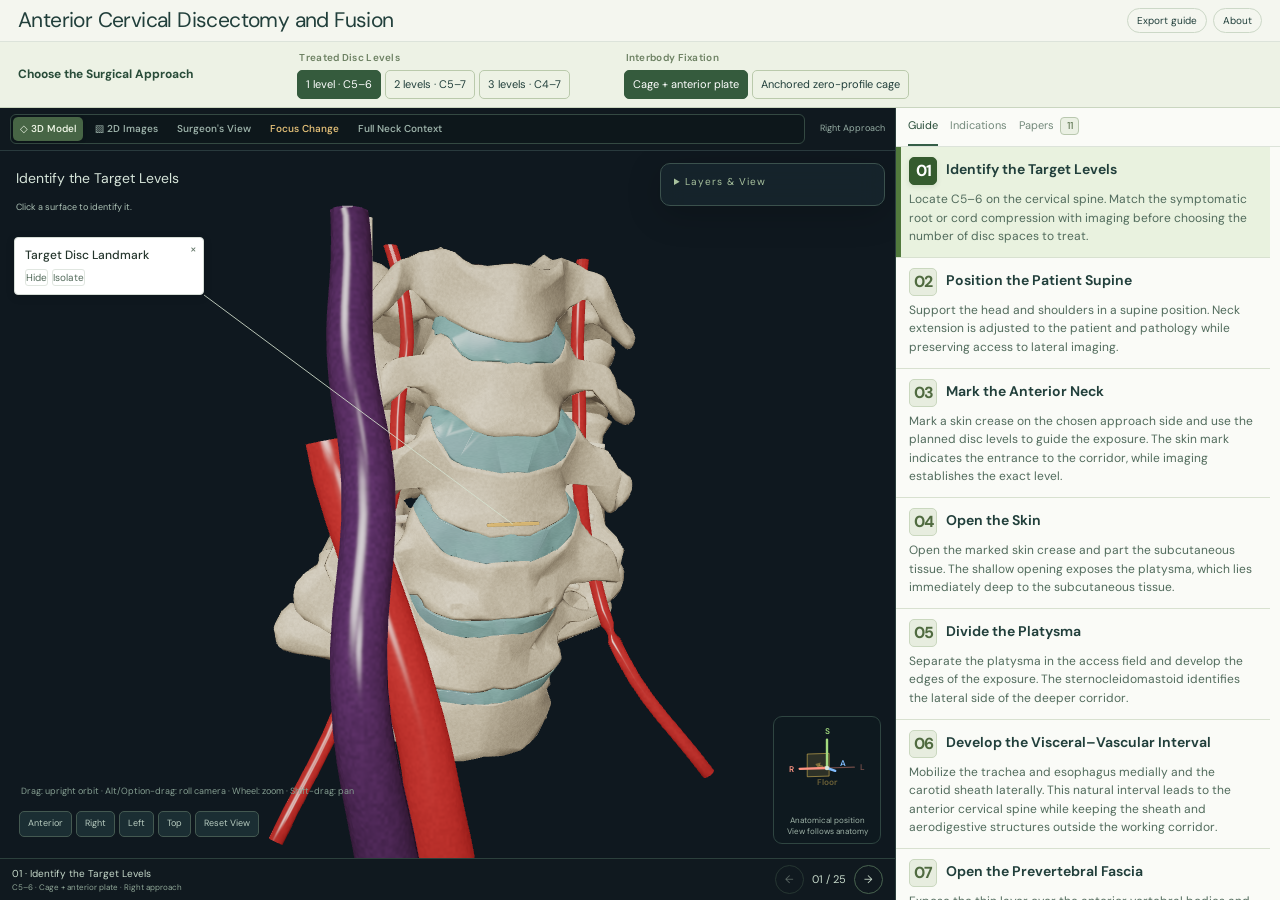
==== acdf/index.html @ 80bb78ab "Smooth the scalp, share ACDF orbit controls, and use DM Sans" ====
<!doctype html>
<html lang="en">
<head>
  <meta charset="utf-8"><meta name="viewport" content="width=device-width, initial-scale=1"><meta name="description" content="Interactive cervical anatomy and operative sequences for anterior cervical discectomy and fusion."><title>Anterior Cervical Discectomy and Fusion</title><style>
:root {
  --bg:#10191f;
  --ink:#213f3b;
  --muted:#758b82;
  --line:#dce3da;
  --paper:#f4f6ef;
  --lime:#c1df99
}

* {
  box-sizing:border-box
}

body {
  margin:0;
  background:var(--paper);
  color:var(--ink);
  font:14px/1.55 'DM Sans', system-ui, sans-serif
}

button,input,select {
  font:inherit
}

button {
  cursor:pointer
}

a {
  color:inherit
}

button:focus-visible,a:focus-visible,input:focus-visible {
  outline:3px solid #87a852;
  outline-offset:3px
}

button[disabled] {
  cursor:default;
  opacity:.4
}

[hidden] {
  display:none!important
}

header {
  height:97px;
  display:flex;
  align-items:center;
  justify-content:space-between;
  padding:15px 30px;
  border-bottom:1px solid var(--line);
  gap:25px
}

.eyebrow {
  font-size:9px;
  letter-spacing:2px;
  text-transform:uppercase;
  color:var(--muted)
}

h1 {
  font:30px/1.25 'DM Sans', system-ui, sans-serif;
  letter-spacing:-.6px;
  margin:5px 0
}

header p {
  font-size:11px;
  color:#71867a;
  margin:0
}

.headeractions {
  display:flex;
  gap:8px;
  align-items:center;
  flex-shrink:0
}

.pill {
  border:1px solid #ccd8c7;
  border-radius:25px;
  background:transparent;
  padding:7px 13px;
  color:var(--ink);
  font-size:11px
}

.studybadge {
  color:#4f6d4d;
  font-size:10px;
  white-space:nowrap
}

.layout {
  display:grid;
  grid-template-columns:minmax(0,67fr) minmax(340px,33fr);
  height:calc(100dvh - 129px);
  min-height:650px
}

.visual {
  background:var(--bg);
  display:flex;
  flex-direction:column;
  min-width:0;
  position:relative;
  border-right:1px solid #2b3e3c
}

.viewhead {
  height:49px;
  display:flex;
  align-items:center;
  justify-content:space-between;
  padding:0 20px;
  border-bottom:1px solid #293a3d;
  color:#96ada4;
  gap:15px;
  font-size:10px
}

.viewhead div {
  display:flex;
  gap:3px
}

.viewhead button {
  border:0;
  background:transparent;
  color:#9fb5ac;
  padding:6px 12px;
  border-radius:5px;
  font-size:11px
}

.viewhead button[aria-pressed=true] {
  background:#31473b;
  color:#e4f4d6
}

#viewport {
  position:relative;
  flex:1;
  min-height:480px;
  overflow:hidden
}

canvas {
  width:100%;
  height:100%;
  display:block;
  touch-action:none;
  cursor:grab
}

canvas:active {
  cursor:grabbing
}

#viewinfo {
  position:absolute;
  top:22px;
  left:22px;
  color:#acc1b5;
  pointer-events:none;
  max-width:50%
}

#viewinfo strong {
  display:block;
  font-weight:400;
  font-size:19px;
  color:#d7e5da;
  margin:5px 0
}

#viewinfo small {
  font-size:9px
}

.tag {
  font-size:8px;
  color:var(--lime);
  letter-spacing:1.5px
}

.floating {
  position:absolute;
  right:16px;
  top:17px;
  background:#17252ceF;
  backdrop-filter:blur(12px);
  border:1px solid #3b514d;
  border-radius:10px;
  padding:10px 13px;
  width:149px;
  box-shadow:0 8px 35px #0003;
  color:#d3e0d6;
  font-size:10px;
  z-index:3
}

.floating summary {
  font-size:9px;
  letter-spacing:1px;
  color:#a8c29e;
  cursor:pointer;
  margin-bottom:5px
}

.floating label {
  display:flex;
  justify-content:space-between;
  align-items:center;
  gap:6px;
  padding:3px 0
}

.floating input[type=checkbox] {
  accent-color:#b0d78c;
  width:13px;
  height:13px
}

.floating input[type=range] {
  accent-color:#b0d78c;
  width:100%;
  margin:3px 0
}

.floating select {
  font-size:10px;
  color:#d3e0d6;
  background:#21343a;
  border:1px solid #466054;
  border-radius:4px;
  width:100%;
  padding:3px;
  margin-top:4px
}

.floating .twod {
  font-size:8px;
  color:#a9beb3;
  border:1px solid #456055;
  border-radius:4px;
  background:transparent;
  padding:1px 6px
}

.swatch {
  display:inline-block;
  width:6px;
  height:6px;
  border-radius:50%;
  margin-right:7px
}

.compactnote {
  font-size:8px;
  color:#8fa99c;
  line-height:1.5;
  border-top:1px solid #344b45;
  margin-top:6px;
  padding-top:6px
}

.floating #restore {
  font-size:9px;
  color:#acc99d;
  background:transparent;
  border:0;
  padding:4px 0 0;
  text-decoration:underline
}

.viewtools {
  position:absolute;
  bottom:21px;
  left:19px;
  display:flex;
  gap:4px;
  z-index:2;
  flex-wrap:wrap;
  max-width:calc(100% - 35px)
}

.viewtools button {
  font-size:9px;
  background:#1b2e33;
  border:1px solid #445951;
  border-radius:5px;
  color:#b7cbbf;
  padding:5px 8px
}

.hint {
  position:absolute;
  bottom:59px;
  left:21px;
  color:#859e91;
  font-size:9px;
  pointer-events:none
}

.statusbar {
  min-height:56px;
  display:flex;
  align-items:center;
  justify-content:space-between;
  gap:10px;
  padding:10px 20px;
  border-top:1px solid #2c403c;
  color:#c6d9ca;
  font-size:11px
}

.statusbar small {
  display:block;
  font-size:9px;
  color:#8fa697
}

.pager {
  display:flex;
  gap:8px;
  align-items:center;
  white-space:nowrap
}

.pager button {
  background:transparent;
  border:1px solid #48634f;
  color:#c7d9c9;
  border-radius:50%;
  width:29px;
  height:29px
}

.side {
  background:#fafbf7;
  min-width:0;
  display:flex;
  flex-direction:column;
  min-height:0
}

.tabs {
  display:flex;
  border-bottom:1px solid var(--line);
  height:49px;
  flex-shrink:0;
  padding:0 20px;
  gap:22px
}

.tabs button {
  border:0;
  border-bottom:2px solid transparent;
  background:transparent;
  color:#73897b;
  font-size:12px;
  padding:0 0
}

.tabs button[aria-selected=true] {
  border-color:#355e47;
  color:#264b37
}

.scroll {
  overflow:auto;
  flex:1;
  scrollbar-width:thin;
  scrollbar-color:#bacabb transparent
}

.sectionintro {
  padding:19px 23px;
  font-size:11px;
  color:#768879;
  border-bottom:1px solid var(--line)
}

.step {
  padding:19px 23px;
  border-bottom:1px solid var(--line);
  cursor:pointer;
  transition:background .15s;
  position:relative
}

.step.active {
  background:#edf3e5;
  box-shadow:inset 3px 0 #5f8751
}

.step:hover {
  background:#f1f6eb
}

.step .number {
  font-size:10px;
  letter-spacing:1px;
  color:#7e9278
}

.step h2 {
  font-size:16px;
  line-height:1.4;
  font-weight:600;
  margin:5px 0 9px
}

.step p {
  font-size:12px;
  color:#516b5c;
  line-height:1.75;
  margin:0
}

.step .note {
  font-size:10px;
  color:#819173;
  margin-top:10px;
  line-height:1.65;
  padding-left:10px;
  border-left:1px solid #bacbad
}

.step .links {
  display:flex;
  gap:8px;
  margin-top:12px
}

.links button,.smallbutton {
  font-size:10px;
  border:1px solid #cbd8c3;
  border-radius:4px;
  color:#4e7052;
  background:transparent;
  padding:4px 7px
}

.step:focus-visible {
  outline:2px solid #81a461;
  outline-offset:-3px
}

.article-tools {
  padding:14px 20px;
  position:sticky;
  top:0;
  z-index:2;
  background:#f6f8ef;
  border-bottom:1px solid var(--line);
  display:flex;
  gap:10px;
  align-items:center;
  flex-wrap:wrap
}

.article-tools input {
  flex:1;
  min-width:110px;
  width:100%;
  border:1px solid #ccd8c6;
  padding:7px 10px;
  background:white;
  border-radius:5px;
  color:#355a41;
  font-size:11px
}

.article-tools select {
  font-size:11px;
  color:#355a41;
  background:white;
  border:1px solid #ccd8c6;
  padding:5px;
  border-radius:4px
}

.article-page {
  padding:22px 24px;
  border-bottom:1px solid var(--line)
}

.article-page h2 {
  font-size:13px;
  margin:0 0 9px
}

.page-links {
  display:flex;
  gap:5px;
  flex-wrap:wrap;
  margin:8px 0 15px
}

.article-text {
  font:13px/1.85 'DM Sans', system-ui, sans-serif;
  color:#425d4e;
  white-space:pre-wrap;
  overflow-wrap:anywhere
}

.anatomy-link {
  font:inherit;
  color:#417f76;
  border:0;
  border-bottom:1px dotted #6a9688;
  padding:0;
  background:transparent;
  display:inline;
  text-align:inherit
}

.article-page .page-meta {
  font-size:9px;
  color:#829078
}

.article-text mark {
  background:#f0d894;
  color:inherit
}

#figurepanel {
  position:absolute;
  inset:0;
  overflow:auto;
  padding:20px 180px 70px 22px;
  scrollbar-width:thin;
  background:#172128
}

#figurepanel img {
  max-width:100%;
  height:auto;
  display:block;
  margin:0 auto;
  box-shadow:0 8px 30px #0004
}

#figurepanel .fig-title {
  color:#d6e3d7;
  font:22px 'DM Sans', system-ui, sans-serif;
  margin:0 0 12px
}

#figurepanel .fig-note {
  font-size:10px;
  color:#98b2a2;
  line-height:1.6;
  margin-top:13px
}

#figurepanel .figurelinks {
  display:flex;
  gap:4px;
  flex-wrap:wrap;
  margin-bottom:14px
}

#figurepanel .figurelinks button {
  font-size:10px;
  color:#bdcfbf;
  background:#24383b;
  border:1px solid #456056;
  border-radius:4px;
  padding:4px 8px
}

#popup {
  position:absolute;
  z-index:5;
  width:260px;
  background:#f3f7ed;
  color:#284b35;
  border:1px solid #adc397;
  box-shadow:0 10px 35px #0005;
  border-radius:9px;
  padding:14px;
  font-size:11px
}

#popup strong {
  display:block;
  padding-right:15px;
  font-size:13px
}

#popup p {
  font-size:10px;
  line-height:1.6;
  color:#667a5d;
  margin:7px 0
}

#popup .close {
  position:absolute;
  right:8px;
  top:5px;
  border:0;
  background:transparent;
  color:#557a4c
}

.popup-actions {
  display:flex;
  gap:5px;
  flex-wrap:wrap
}

.popup-actions button {
  font-size:9px;
  border:1px solid #b8cda7;
  border-radius:4px;
  background:transparent;
  padding:4px 7px;
  color:#3c6541
}

.provenance {
  font-size:8px;
  letter-spacing:.2px;
  color:#8b9b80
}

#noGL {
  position:absolute;
  left:22px;
  right:185px;
  top:40%;
  color:#d7e3d6;
  background:#273a39;
  border:1px solid #6c8371;
  padding:20px;
  font-size:12px
}

.sources {
  padding:24px
}

.sources h2 {
  font:25px 'DM Sans', system-ui, sans-serif;
  margin:0 0 10px
}

.sources h3 {
  font-size:13px;
  margin:22px 0 8px
}

.sources p,.sources li {
  font-size:11px;
  line-height:1.8;
  color:#5d7563
}

.sources ul {
  padding-left:17px
}

.sources table {
  border-collapse:collapse;
  width:100%;
  font-size:10px
}

.sources td {
  border-bottom:1px solid var(--line);
  padding:6px 0;
  vertical-align:top
}

.sources td:last-child {
  padding-left:10px;
  color:#7d8b73
}

.catalog {
  max-height:330px;
  overflow:auto
}

.page-footer {
  height:32px;
  display:flex;
  align-items:center;
  justify-content:space-between;
  gap:20px;
  padding:0 25px;
  color:#7a8c79;
  font-size:9px;
  border-top:1px solid var(--line)
}

.loadstatus {
  position:absolute;
  left:22px;
  top:45%;
  color:#d4e5cf;
  font-size:13px
}

#loadbar {
  height:2px;
  background:#bdd79c;
  width:80px;
  margin-top:15px
}

.focus-flash {
  animation:flash 1.3s ease
}

@keyframes flash {
  50% {
    background:#e4eed1
  }
}

@media(max-width:1050px) {
  .layout {
    grid-template-columns:minmax(0,60fr) minmax(330px,40fr)
  }
  h1 {
    font-size:25px
  }
  .headeractions {
    gap:5px
  }
  .studybadge {
    display:none
  }
  header {
    padding:15px 22px
  }
  #figurepanel {
    padding-left:15px;
    padding-right:170px
  }
}

@media(max-width:760px) {
  header {
    height:auto;
    min-height:110px;
    display:block;
    padding:15px 18px
  }
  h1 {
    font-size:25px
  }
  .headeractions {
    margin-top:10px
  }
  .layout {
    display:flex;
    height:auto;
    min-height:0;
    flex-direction:column
  }
  .visual {
    height:690px
  }
  .side {
    height:700px
  }
  .page-footer {
    height:auto;
    min-height:40px;
    display:block;
    padding:10px 18px
  }
  .floating {
    width:130px;
    right:10px;
    top:12px;
    padding:9px
  }
  .hint {
    font-size:8px;
    max-width:240px
  }
  #viewinfo {
    left:14px;
    top:16px;
    max-width:47%
  }
  #viewinfo strong {
    font-size:15px
  }
  #figurepanel {
    padding:18px 155px 80px 12px
  }
  .tabs {
    gap:25px
  }
  #popup {
    width:230px
  }
  .statusbar {
    padding:10px 14px
  }
  .viewtools {
    left:14px
  }
  .sectionintro {
    padding:18px
  }
  .step {
    padding:18px
  }
  .viewhead {
    padding:0 12px
  }
  .viewhead span {
    font-size:8px
  }
  .pill {
    font-size:10px
  }
}

@media print {
  header,.viewhead,.floating,.viewtools,.hint,.statusbar,.tabs,.headeractions,.page-footer,#popup {
    display:none
  }
  .layout {
    display:block;
    height:auto
  }
  .visual {
    display:none
  }
  .side {
    height:auto
  }
  .scroll {
    overflow:visible
  }
  .step {
    break-inside:avoid
  }
  .article-page {
    break-before:page
  }
  body {
    background:white
  }
  .article-tools {
    display:none
  }
}

dialog {
  border:1px solid #b8cbb1;
  border-radius:12px;
  padding:25px;
  max-width:530px;
  color:#35583e;
  font-size:12px
}

dialog::backdrop {
  background:#10251d88
}

.creditlink {
  border:0;
  background:transparent;
  color:inherit;
  font:inherit;
  text-decoration:underline;
  cursor:pointer
}

#openingControl {
  border-top:1px solid #385345;
  margin-top:7px;
  padding-top:5px
}

.floating {
  max-height:calc(100% - 92px);
  overflow-y:auto;
  scrollbar-width:thin
}

.operationbadge {
  position:absolute;
  left:22px;
  bottom:92px;
  max-width:55%;
  padding:8px 11px;
  border-left:2px solid #c3db99;
  background:#19322bce;
  color:#d0e3be;
  font-size:10px;
  line-height:1.5;
  pointer-events:none
}

.operationbadge strong {
  display:block;
  font-weight:500;
  font-size:12px
}

.viewtools {
  max-width:calc(100% - 40px)
}

@media(max-width:760px) {
  .operationbadge {
    left:14px;
    font-size:9px;
    max-width:51%;
    bottom:105px
  }
}

#popup {
  width:max-content;
  max-width:190px;
  background:#fff;
  color:#24352c;
  border:1px solid #d6ddd6;
  border-radius:4px;
  padding:6px 21px 5px 8px;
  box-shadow:0 2px 8px #0002;
  font-size:11px;
  line-height:1.3
}

#popup strong {
  font-size:11px;
  font-weight:500;
  padding:0;
  max-width:155px;
  display:block;
  overflow-wrap:anywhere
}

#popup .close {
  right:4px;
  top:4px;
  font-size:12px;
  line-height:14px;
  padding:0 2px;
  color:#617466
}

.popup-actions {
  gap:4px;
  margin-top:4px
}

.popup-actions button {
  width:19px;
  height:17px;
  padding:0;
  font-size:10px;
  line-height:15px;
  border-color:#e0e6e0;
  border-radius:3px;
  color:#536b5b
}

#stepLabels {
  position:absolute;
  inset:0;
  pointer-events:none;
  z-index:4
}

.stepTag {
  position:absolute;
  width:max-content;
  max-width:185px;
  padding:4px 7px;
  border:1px solid #d6ddd6;
  border-radius:4px;
  background:#fff;
  color:#2b3f32;
  box-shadow:0 1px 5px #0002;
  font-size:10px;
  line-height:1.3;
  text-align:left;
  pointer-events:auto;
  cursor:pointer
}

.stepTag::before {
  content:'';
  width:10px;
  height:1px;
  background:#c9d8c5;
  position:absolute;
  left:-11px;
  top:50%
}

@media(max-width:760px) {
  #popup {
    max-width:160px
  }
  #popup strong {
    max-width:125px
  }
  .stepTag {
    max-width:155px;
    font-size:9px
  }
}

#recommendedView {
  display:block;
  width:100%;
  background:#304b3b;
  color:#d9ecc9;
  border:1px solid #577750;
  border-radius:5px;
  padding:6px 4px;
  font-size:10px;
  line-height:1.3;
  margin:2px 0 7px
}

#recommendedView:hover {
  background:#3b5944
}

.step {
  padding:20px 23px 22px;
  border-bottom:2px solid #d8e1d0
}

.step-heading {
  display:flex;
  align-items:flex-start;
  gap:13px;
  margin-bottom:12px
}

.step-number {
  display:flex;
  align-items:center;
  justify-content:center;
  flex:0 0 47px;
  min-height:47px;
  border:1px solid #cad8bf;
  border-radius:9px;
  background:#e7eddf;
  color:#506b40;
  font-size:25px;
  font-weight:750;
  line-height:1;
  font-variant-numeric:tabular-nums;
  letter-spacing:-1px
}

.step-heading-text {
  flex:1;
  min-width:0;
  padding-top:2px
}

.step .number {
  font-size:9px;
  font-weight:650;
  letter-spacing:1px;
  color:#718463
}

.step h2 {
  font-size:16px;
  font-weight:650;
  margin:5px 0 0;
  line-height:1.4
}

.step.active {
  background:#e9f2df;
  box-shadow:inset 5px 0 #527a3d
}

.step.active .step-number {
  background:#355b2e;
  color:#fff;
  border-color:#355b2e;
  box-shadow:0 2px 5px #355b2e20
}

.step.active .number {
  color:#365d2e
}

.step:hover .step-number {
  border-color:#789861
}

@media(max-width:760px) {
  .step {
    padding:18px
  }
  .step-number {
    flex-basis:43px;
    min-height:43px;
    font-size:24px
  }
  .step-heading {
    gap:11px
  }
}

@media print {
  .step-number {
    background:#fff!important;
    color:#233c22!important;
    border:2px solid #46613a
  }
  .step-heading {
    break-after:avoid
  }
}

.links.step-actions {
  display:grid;
  grid-template-columns:1fr 1fr;
  gap:8px;
  margin-top:16px
}

.links .step-action {
  min-height:43px;
  display:flex;
  align-items:center;
  justify-content:center;
  gap:8px;
  border-radius:7px;
  font-size:12px;
  font-weight:600;
  padding:10px 12px;
  transition:background .15s,border-color .15s
}

.links .action-model {
  background:#355b3d;
  border:1px solid #355b3d;
  color:#fff
}

.links .action-model:hover {
  background:#284b30;
  border-color:#284b30
}

.links .action-figure {
  background:#fff;
  border:1px solid #b7c7a9;
  color:#3c5b31
}

.links .action-figure:hover {
  background:#e3ecd9;
  border-color:#7c9a68
}

.action-symbol {
  font-size:19px;
  line-height:1;
  font-weight:400
}

.links .article-action {
  grid-column:1/-1;
  justify-self:start;
  border:0;
  background:transparent;
  color:#6a7f5c;
  padding:3px 0;
  font-size:10px;
  text-decoration:underline;
  text-underline-offset:3px
}

.viewhead>div {
  gap:6px;
  background:#0d171b;
  border:1px solid #344942;
  border-radius:8px;
  padding:3px
}

.viewhead>div button {
  min-height:32px;
  padding:6px 13px;
  font-size:12px;
  font-weight:550;
  border-radius:5px
}

.viewhead>div button[aria-pressed=true] {
  background:#476545;
  color:#f1f8e8;
  box-shadow:0 1px 4px #0002
}

@media(max-width:760px) {
  .viewhead>div button {
    font-size:11px;
    padding:5px 10px
  }
  .links .step-action {
    min-height:44px
  }
}

.links.step-actions {
  display:flex;
  flex-wrap:wrap;
  align-items:center;
  gap:6px;
  margin-top:12px
}

.links .step-action {
  min-height:29px;
  padding:5px 10px;
  font-size:11px;
  font-weight:550;
  gap:5px;
  border-radius:5px
}

.links .action-symbol {
  font-size:14px
}

.links .article-action {
  flex-basis:100%;
  font-size:9px;
  margin-top:1px;
  padding:1px 0
}

.viewhead>div {
  padding:2px;
  gap:3px;
  border-radius:6px
}

.viewhead>div button {
  min-height:27px;
  padding:4px 9px;
  font-size:11px
}

@media(max-width:760px) {
  .links .step-action {
    min-height:31px;
    padding:5px 9px
  }
  .viewhead>div button {
    min-height:27px;
    padding:4px 8px;
    font-size:10px
  }
}

.layout {
  height:calc(100dvh - 213px);
  min-height:620px;
  grid-template-columns:minmax(0,63fr) minmax(360px,37fr)
}

header {
  height:93px
}

.config {
  display:flex;
  align-items:center;
  gap:26px;
  padding:12px 28px;
  border-bottom:1px solid #cad6c0;
  background:#edf2e5;
  min-height:120px
}

.config fieldset {
  padding:0;
  border:0;
  margin:0;
  min-width:0
}

.config legend {
  font-size:9px;
  letter-spacing:1.3px;
  text-transform:uppercase;
  margin-bottom:7px;
  color:#6c8062
}

.choices {
  display:flex;
  gap:4px
}

.choices label {
  position:relative
}

.choices input {
  position:absolute;
  opacity:0
}

.choices span {
  display:block;
  border:1px solid #bacaac;
  border-radius:5px;
  padding:6px 11px;
  font-size:11px;
  cursor:pointer
}

.choices input:checked+span {
  background:#355b3d;
  border-color:#355b3d;
  color:#fff
}

.choices input:focus-visible+span {
  outline:3px solid #88aa63;
  outline-offset:2px
}

.config small {
  display:block;
  font-size:9px;
  color:#728367;
  margin-top:5px
}

.modelindex {
  margin-left:auto;
  white-space:nowrap;
  text-align:right;
  font-size:11px
}

.modelindex strong {
  display:block;
  font:27px 'DM Sans', system-ui, sans-serif
}

.config select {
  font-size:10px;
  border:1px solid #bacaac;
  border-radius:4px;
  background:#fff;
  padding:4px;
  max-width:260px
}

.sectionintro p {
  margin:4px 0
}

.warning {
  background:#fff2d5;
  color:#695020;
  padding:12px 18px;
  font-size:11px;
  border-bottom:1px solid #e3d3a8
}

.paper-card {
  padding:20px 23px;
  border-bottom:1px solid #dce3da
}

.paper-card h2 {
  font-size:15px;
  line-height:1.45;
  margin:7px 0
}

.paper-card .meta {
  font-size:10px;
  color:#7a8d70
}

.paper-card p {
  font-size:12px;
  color:#516b5c;
  line-height:1.75
}

.paper-card .access {
  font-size:10px;
  color:#837044
}

.paper-card .paper-actions {
  display:flex;
  gap:7px;
  align-items:center;
  flex-wrap:wrap
}

.paper-card a {
  font-size:11px;
  color:#315e48
}

.paper-card button {
  font-size:10px;
  border:1px solid #b7c7a9;
  border-radius:4px;
  background:transparent;
  color:#3c5b31;
  padding:4px 8px
}

.match {
  display:inline-block;
  background:#e1ecd5;
  padding:2px 6px;
  color:#426333;
  font-size:9px;
  border-radius:3px
}

.article-tools label {
  font-size:10px;
  display:flex;
  gap:5px;
  align-items:center
}

.empty {
  padding:25px;
  color:#728367;
  font-size:12px
}

#figurepanel {
  padding:28px
}

.diagram h2 {
  font:24px 'DM Sans', system-ui, sans-serif;
  color:#d7e5da
}

.diagram p {
  color:#a9bdb0;
  font-size:12px;
  max-width:650px
}

.diagram svg {
  max-width:720px;
  width:100%;
  height:auto
}

.diagram a {
  color:#bed9a6
}

.statusbar small {
  max-width:600px
}

.creditlink {
  font-size:11px
}

.diagram-note {
  border-left:2px solid #95b879;
  padding-left:12px
}

.viewhead {
  flex-shrink:0
}

.viewhead span {
  font-size:9px
}

.step-actions a {
  font-size:10px;
  color:#527146
}

.config-name {
  font-size:12px;
  color:#46613a
}

.floating {
  width:147px
}

.downloadlink {
  display:inline-block;
  padding:4px 8px;
  border:1px solid #bacaac;
  border-radius:4px;
  text-decoration:none;
  margin:2px
}

.allmodels {
  padding:18px
}

.allmodels button {
  width:100%;
  text-align:left;
  padding:9px 10px;
  margin:3px 0;
  border:1px solid #c9d6c0;
  border-radius:5px;
  background:#f1f5ea;
  color:#42613a;
  font-size:11px
}

.allmodels button[aria-current=true] {
  background:#dbe8cf;
  border-color:#6e8c56
}

#planLive {
  position:absolute;
  clip-path:inset(50%);
  width:1px;
  height:1px;
  overflow:hidden
}

@media(max-width:1100px) {
  .config {
    gap:16px;
    padding:12px 20px
  }
  .choices span {
    padding:6px 8px
  }
  .modelindex select {
    max-width:200px
  }
  .config {
    flex-wrap:wrap
  }
  .layout {
    height:calc(100dvh - 245px)
  }
}

@media(max-width:760px) {
  header {
    height:auto
  }
  .config {
    padding:14px 18px;
    gap:13px
  }
  .config fieldset {
    flex:1 1 46%
  }
  .modelindex {
    text-align:left;
    margin-left:0;
    width:100%;
    display:flex;
    align-items:center;
    gap:12px
  }
  .modelindex strong {
    font-size:22px
  }
  .layout {
    height:auto
  }
  .visual {
    height:720px
  }
  .side {
    height:760px
  }
  .config legend {
    font-size:8px
  }
  .choices span {
    font-size:10px
  }
  .config select {
    max-width:240px
  }
  .operationbadge {
    bottom:96px;
    max-width:54%
  }
  #viewinfo {
    max-width:48%
  }
  #figurepanel {
    padding:20px
  }
}

@media print {
  .config {
    display:none
  }
  .side {
    height:auto
  }
  .scroll {
    overflow:visible
  }
  .paper-card {
    break-inside:avoid
  }
  .paper-card[hidden] {
    display:block!important
  }
}

.fulltext {
  margin-top:12px;
  font-size:11px
}

.fulltext summary {
  cursor:pointer;
  color:#426333
}

.fulltext section {
  border-top:1px solid #dce3da;
  padding-top:12px
}

.fulltext h3 {
  font-size:11px
}

.fulltext .article-text {
  font-size:12px;
  white-space:pre-wrap
}

header {
  height:66px;
  padding:9px 22px;
  gap:12px
}

header h1 {
  font-size:25px;
  margin:1px 0
}

header .eyebrow {
  font-size:8px
}

header p {
  font-size:10px
}

.config {
  min-height:82px;
  padding:10px 22px;
  justify-content:space-between;
  gap:14px
}

.layout {
  height:calc(100dvh - 148px);
  grid-template-columns:minmax(0,1fr) minmax(0,1fr);
  min-height:580px
}

.config fieldset {
  flex:1
}

.choices span {
  padding:5px 10px
}

.floating {
  width:156px;
  right:10px;
  top:12px
}

.floating .twod {
  padding:5px;
  margin:5px 0;
  width:100%
}

#viewinfo {
  left:16px;
  top:16px;
  max-width:calc(100% - 195px)
}

#viewinfo strong {
  font-size:16px
}

.reference-plates {
  display:grid;
  grid-template-columns:1fr 1fr;
  gap:12px;
  margin:12px 0 24px
}

.reference-plates figure {
  margin:0
}

.reference-plates img {
  display:block;
  width:100%;
  height:auto;
  border:1px solid #3b514d;
  border-radius:6px
}

.reference-plates figcaption {
  font-size:10px;
  color:#b4c9ba;
  margin-top:6px
}

.diagram h3 {
  color:#d7e5da;
  font:20px 'DM Sans', system-ui, sans-serif
}

.separated-note {
  font-size:9px;
  color:#b7cd9d;
  display:block;
  margin-top:5px
}

.stepTag {
  max-width:165px
}

#figurepanel {
  padding:20px
}

.side .tabs {
  gap:20px
}

@media(max-width:1100px) {
  .layout {
    grid-template-columns:minmax(0,1fr) minmax(0,1fr);
    height:calc(100dvh - 148px)
  }
  .choices span {
    font-size:10px;
    padding:5px 7px
  }
  .config {
    gap:10px
  }
  .config legend {
    letter-spacing:.8px
  }
}

@media(max-width:760px) {
  header {
    min-height:66px;
    height:auto;
    display:flex;
    flex-wrap:wrap;
    padding:10px 16px
  }
  header h1 {
    font-size:22px
  }
  .headeractions {
    margin:0
  }
  .config {
    padding:10px 16px;
    min-height:82px;
    gap:10px
  }
  .config fieldset {
    flex:1 1 44%
  }
  .layout {
    display:flex;
    height:auto
  }
  .visual {
    height:680px
  }
  .side {
    height:760px
  }
  .reference-plates {
    grid-template-columns:1fr
  }
}

header {
  height:44px;
  min-height:44px;
  padding:6px 20px
}

header h1 {
  font-size:21px;
  line-height:1.2;
  margin:0
}

.headeractions {
  gap:6px
}

.pill {
  padding:4px 9px;
  font-size:10px
}

.config {
  min-height:64px;
  padding:8px 20px;
  gap:20px
}

.config legend {
  font-size:9px;
  letter-spacing:.7px;
  margin-bottom:4px
}

.choices span {
  padding:4px 9px;
  font-size:10px
}

.layout {
  height:calc(100dvh - 108px);
  grid-template-columns:minmax(0,7fr) minmax(0,3fr);
  min-height:580px
}

.step {
  padding:12px 15px 13px;
  border-bottom:1px solid #d8e1d0
}

.step-heading {
  gap:9px;
  margin-bottom:7px
}

.step-number {
  flex-basis:28px;
  min-height:28px;
  font-size:16px;
  border-radius:5px
}

.step-heading-text {
  padding-top:1px
}

.step h2 {
  font-size:14px;
  line-height:1.35;
  margin:2px 0 0
}

.step p {
  font-size:12px;
  line-height:1.6
}

.step .links.step-actions {
  gap:5px;
  margin-top:8px
}

.links .step-action {
  min-height:23px;
  font-size:10px;
  padding:3px 7px;
  gap:4px
}

.tabs {
  height:39px;
  padding:0 15px;
  gap:17px
}

.tabs button {
  font-size:11px
}

.viewhead {
  height:39px
}

.viewhead>div button {
  font-size:10px;
  min-height:24px;
  padding:3px 8px
}

#viewinfo {
  top:12px
}

#viewinfo strong {
  font-size:14px
}

#labelLines {
  position:absolute;
  inset:0;
  width:100%;
  height:100%;
  pointer-events:none;
  z-index:3
}

#labelLines line {
  stroke:#d6e2d0;
  stroke-width:1;
  opacity:.85
}

.reference-plates {
  grid-template-columns:1fr 1fr;
  align-items:start
}

.reference-plates img {
  cursor:zoom-in
}

.image-save {
  font-size:10px;
  padding:3px 7px;
  border:1px solid #526e5e;
  border-radius:4px;
  background:transparent;
  color:#c3d9bc;
  margin-top:7px
}

.plane-details {
  border-top:1px solid #354c43;
  padding-top:14px;
  color:#b9d0bd
}

.plane-details summary {
  cursor:pointer;
  font-size:12px
}

.diagram .tag {
  font-size:9px
}

.diagram h2 {
  font-size:21px
}

.statusbar {
  min-height:46px;
  padding:8px 16px
}

.statusbar small {
  font-size:8px
}

.reference-plates figure.expanded {
  grid-column:1/-1
}

.reference-plates figure.expanded img {
  cursor:zoom-out
}

@media(max-width:1100px) {
  .layout {
    grid-template-columns:minmax(0,7fr) minmax(0,3fr);
    height:calc(100dvh - 108px)
  }
  .config {
    gap:14px
  }
  .step {
    padding:11px 12px
  }
  .step h2 {
    font-size:13px
  }
  .step p {
    font-size:11px
  }
  .side .tabs {
    gap:12px;
    padding:0 12px
  }
}

@media(max-width:760px) {
  header {
    height:auto;
    min-height:44px;
    padding:8px 14px;
    flex-wrap:nowrap
  }
  header h1 {
    font-size:19px
  }
  .config {
    min-height:64px;
    padding:8px 14px;
    gap:10px
  }
  .layout {
    display:flex;
    height:auto
  }
  .visual {
    height:660px
  }
  .side {
    height:650px
  }
  .step {
    padding:11px 15px
  }
  .step p {
    font-size:12px
  }
  .step h2 {
    font-size:14px
  }
  .reference-plates {
    grid-template-columns:1fr
  }
}

.stepTag {
  max-width:min(165px,calc(100% - 16px));
  overflow-wrap:anywhere
}

#popup {
  max-width:min(190px,calc(100% - 16px));
  max-height:calc(100% - 20px);
  overflow:auto
}

#popup {
  transition:none!important;
  left:14px;
  top:86px;
  width:190px;
  max-width:min(190px,calc(100% - 28px));
  padding:9px 22px 8px 10px
}

#popup strong {
  font-size:12px;
  line-height:1.35
}

#popup .label-status {
  font-size:9px;
  line-height:1.4;
  color:#7b887d;
  margin:5px 0 0
}

.viewhead>div {
  flex-wrap:wrap
}

.viewhead>div button {
  font-size:10px;
  padding:3px 7px
}

#focusChange {
  color:#e4c078
}

#compareChange[aria-pressed=true] {
  background:#6b5830;
  color:#fff0c8
}

#stepLabels {
  display:none!important
}

.label-status[hidden] {
  display:none!important
}

.popup-actions {
  margin-top:6px
}

@media(max-width:760px) {
  #popup {
    width:168px;
    left:10px;
    top:82px
  }
  .viewhead>div button {
    font-size:9px;
    padding:3px 5px
  }
  .viewhead>span {
    display:none
  }
}

.indication-intro {
  padding:14px 15px;
  font-size:12px;
  line-height:1.6;
  color:#59664e;
  border-bottom:1px solid #d8e1d0;
  margin:0
}

.indication-group {
  font-size:12px;
  text-transform:uppercase;
  letter-spacing:.08em;
  padding:16px 15px 7px;
  margin:0;
  color:#697755
}

.indication-card {
  padding:10px 15px 13px;
  border-bottom:1px solid #d8e1d0;
  border-left:3px solid transparent
}

.indication-card.active {
  background:#eff4e7;
  border-left-color:#71874d
}

.indication-card h3 {
  font-size:13px;
  margin:0 0 6px
}

.indication-card p {
  font-size:12px;
  line-height:1.6;
  margin:0
}

.side .tabs {
  gap:14px
}

.tabs button {
  white-space:nowrap
}

#visualnote {
  max-width:64vw;
  overflow:hidden;
  text-overflow:ellipsis;
  white-space:nowrap
}

.viewhead {
  min-height:39px;
  height:auto;
  padding-top:5px;
  padding-bottom:5px
}

#popup .label-status {
  color:#68755b
}

html,body {
  width:100%;
  height:100%;
  margin:0;
  overflow:hidden;
  overscroll-behavior:none
}

body {
  display:grid;
  grid-template-rows:auto auto minmax(0,1fr);
  min-height:0
}

header {
  box-sizing:border-box;
  min-height:42px;
  height:42px;
  padding:5px 18px
}

.config {
  display:grid;
  grid-template-columns:minmax(140px,.85fr) repeat(3,minmax(0,1fr));
  min-height:66px;
  padding:8px 18px;
  gap:14px;
  align-items:center;
  box-sizing:border-box
}

.config-heading strong {
  display:block;
  font-size:12px;
  color:#294c39;
  line-height:1.35
}

.config-heading span {
  display:block;
  font-size:10px;
  color:#708266;
  margin-top:3px
}

.config fieldset {
  min-width:0
}

.config legend {
  font-size:10px;
  font-weight:600;
  letter-spacing:.3px;
  text-transform:none
}

.choices span {
  padding:5px 8px;
  font-size:11px
}

.layout {
  height:auto!important;
  min-height:0!important;
  overflow:hidden;
  display:grid;
  grid-template-columns:minmax(0,7fr) minmax(0,3fr);
  grid-template-rows:minmax(0,1fr)
}

.visual {
  display:flex;
  flex-direction:column;
  min-width:0;
  min-height:0;
  height:auto!important;
  overflow:hidden
}

#viewport {
  flex:1 1 0%;
  min-height:0;
  overflow:hidden
}

.side {
  height:auto!important;
  min-width:0;
  min-height:0;
  display:flex;
  flex-direction:column;
  overflow:hidden
}

.side>.tabs {
  flex:0 0 39px;
  min-width:0;
  gap:12px;
  padding:0 12px
}

.scroll {
  flex:1 1 0%;
  min-height:0;
  overflow-y:auto;
  overflow-x:hidden;
  overscroll-behavior:contain;
  scrollbar-gutter:stable
}

#figurepanel {
  position:absolute;
  inset:0;
  overflow:auto;
  overscroll-behavior:contain
}

.viewhead {
  flex:0 0 auto;
  min-width:0;
  padding:6px 10px
}

.viewhead>div {
  display:flex;
  gap:5px;
  flex-wrap:wrap;
  min-width:0;
  flex:1
}

.viewhead>span {
  white-space:nowrap;
  font-size:9px
}

.statusbar {
  flex:0 0 auto;
  min-height:42px;
  padding:6px 12px;
  gap:10px
}

.statusbar>div:first-child {
  min-width:0
}

.statusbar #stagecaption {
  white-space:nowrap;
  overflow:hidden;
  text-overflow:ellipsis;
  display:block;
  font-size:10px
}

.statusbar small {
  max-width:54vw
}

.floating {
  width:225px;
  max-width:calc(100% - 22px);
  max-height:calc(100% - 24px);
  box-sizing:border-box;
  overflow-y:auto;
  overscroll-behavior:contain
}

.layer-caption {
  font-size:9px;
  line-height:1.45;
  color:#a9b9ac;
  padding:5px 0 8px
}

.layer-columns,.layer-row {
  display:grid;
  grid-template-columns:minmax(0,1fr) 44px 28px;
  align-items:center;
  gap:3px
}

.layer-columns {
  font-size:8px;
  color:#a6bba6;
  margin:5px 0
}

.layer-columns span:not(:first-child) {
  text-align:center
}

.layer-row {
  padding:5px 0;
  font-size:10px
}

.layer-row>span {
  min-width:0;
  display:flex;
  align-items:center;
  gap:6px
}

.layer-row input {
  justify-self:center;
  margin:0;
  accent-color:#b4d58b
}

.indication-card {
  cursor:pointer;
  outline-offset:-3px
}

.indication-card:hover {
  background:#e9f0df
}

.indication-card:focus-visible {
  outline:2px solid #6f8e50
}

.indication-card h3::after {
  content:'Select';
  float:right;
  font-size:9px;
  font-weight:400;
  color:#6f825e
}

.indication-card.active h3::after {
  content:'Selected';
  font-weight:600
}

#paperCount {
  display:inline-flex;
  align-items:center;
  justify-content:center;
  min-width:19px;
  height:18px;
  padding:0 4px;
  margin-left:3px;
  border:1px solid #b9c8af;
  background:#eaf0e3;
  border-radius:4px;
  font-size:10px;
  line-height:1;
  color:#48633c;
  box-sizing:border-box
}

.mark-legend {
  font-size:9px
}

.step {
  padding:10px 13px 11px
}

.step-heading {
  margin-bottom:5px
}

.step p {
  line-height:1.55
}

.compactnote {
  font-size:9px
}

.floating summary {
  font-size:10px
}

@media(max-width:1100px) {
  .config {
    grid-template-columns:repeat(3,minmax(0,1fr));
    gap:6px 12px;
    padding:6px 12px
  }
  .config-heading {
    grid-column:1/-1;
    display:flex;
    align-items:baseline;
    gap:10px
  }
  .config-heading strong {
    font-size:11px
  }
  .config-heading span {
    font-size:9px;
    margin:0
  }
  .layout {
    grid-template-columns:minmax(0,7fr) minmax(0,3fr)
  }
  .viewhead>span {
    display:none
  }
  .choices span {
    font-size:10px
  }
  .side .tabs {
    gap:9px;
    padding:0 9px
  }
  .tabs button {
    font-size:10px
  }
  .step {
    padding:9px 11px
  }
  .step p {
    font-size:11px
  }
}

@media(max-width:760px) {
  header h1 {
    font-size:18px
  }
  .config {
    min-height:0;
    gap:5px 7px;
    padding:6px 10px
  }
  .config legend {
    font-size:8px
  }
  .choices {
    gap:2px;
    flex-wrap:wrap
  }
  .choices span {
    font-size:9px;
    padding:4px 5px
  }
  .layout {
    display:grid!important;
    grid-template-columns:minmax(0,1fr);
    grid-template-rows:minmax(0,3fr) minmax(0,2fr)
  }
  .visual,.side {
    height:auto!important;
    min-height:0
  }
  .visual {
    border-bottom:1px solid #53664a
  }
  .side .tabs {
    flex-basis:33px
  }
  .statusbar small {
    max-width:62vw
  }
  .statusbar {
    min-height:35px
  }
  .viewhead>div button {
    font-size:9px;
    min-height:21px
  }
  .floating {
    width:215px
  }
  .step p {
    font-size:12px
  }
  .config-heading span {
    display:none
  }
  #popup {
    top:68px
  }
  #gesturehint {
    display:none
  }
}

/* Compact mobile model: only Reset View and Layers & View occupy the lower dock. */
.mobile-model-dock,.mobile-identify,.mobile-step-nav {
  display:none
}

.layer-content {
  min-width:0
}

.mobile-step-measure {
  position:fixed!important;
  left:-10000px!important;
  top:0!important;
  visibility:hidden!important;
  pointer-events:none!important;
  box-sizing:border-box
}

@media(max-width:760px) {
  html,body {
    height:100dvh;
    min-height:0
  }
  .layout {
    grid-template-rows:minmax(0,1fr) var(--mobile-reader-height,clamp(160px,26dvh,230px))!important
  }
  .visual>.statusbar,.viewtools {
    display:none!important
  }
  #viewinfo {
    top:9px;
    left:12px;
    max-width:calc(100% - 24px)
  }
  #viewinfo strong,#viewinfo .tag,.desktop-identify {
    display:none!important
  }
  .mobile-identify {
    display:inline;
    font-size:9px;
    color:#92a99d
  }
  .mobile-model-dock {
    position:absolute;
    right:12px;
    bottom:12px;
    display:flex;
    align-items:center;
    gap:8px;
    z-index:5;
    max-width:calc(100% - 24px)
  }
  .mobile-model-dock>button,.mobile-model-dock>details>summary {
    box-sizing:border-box;
    min-height:40px;
    padding:9px 12px;
    margin:0;
    font-size:11px;
    line-height:20px;
    letter-spacing:0;
    color:#d6e6d6;
    background:#172a30;
    border:1px solid #526b5d;
    border-radius:7px;
    touch-action:manipulation
  }
  .mobile-model-dock>.floating {
    position:static;
    inset:auto;
    width:auto;
    max-width:none;
    max-height:none;
    padding:0;
    border:0;
    border-radius:0;
    background:transparent;
    backdrop-filter:none;
    overflow:visible;
    box-shadow:none
  }
  .mobile-model-dock .layer-content {
    position:absolute;
    bottom:calc(100% + 9px);
    right:0;
    width:min(262px,calc(100vw - 28px));
    max-height:min(var(--mobile-panel-height,45dvh),460px);
    padding:min(12px,calc(var(--mobile-panel-height,100px)/8)) min(13px,calc(var(--mobile-panel-height,100px)/8));
    overflow-y:auto;
    overscroll-behavior:contain;
    border:1px solid #526b5d;
    border-radius:10px;
    background:#17252cf5;
    border-width:min(1px,calc(var(--mobile-panel-height,100px)/2));
    box-shadow:0 -8px 28px #0005;
    scrollbar-width:thin
  }
  .mobile-model-dock .layer-content label,.mobile-model-dock .layer-row {
    min-height:31px
  }
  .mobile-model-dock .layer-content input[type=checkbox] {
    width:17px;
    height:17px
  }
  .mobile-model-dock .layer-content select {
    min-height:34px
  }
  .side {
    position:relative
  }
  .side .tabs {
    flex-basis:41px;
    min-height:41px;
    gap:10px;
    padding:0 88px 0 10px;
    align-items:center;
    overflow:visible
  }
  .side .tabs>[role=tab] {
    height:41px;
    min-width:0;
    padding:0;
    font-size:11px
  }
  .mobile-step-nav {
    display:block;
    position:absolute;
    top:4px;
    right:10px;
    z-index:2
  }
  .mobile-step-nav>.pager {
    gap:5px
  }
  .mobile-step-nav>.pager button {
    flex:0 0 32px;
    width:32px;
    height:32px;
    border:1px solid #b4c8a6;
    color:#35563d;
    background:#edf3e5;
    line-height:1;
    border-radius:6px;
    font-size:17px
  }
  .mobile-step-nav>.pager #stagecount {
    display:none
  }
  #steps {
    padding-bottom:calc(var(--mobile-reader-height,210px) - 41px)
  }
  .step {
    padding:9px 12px 10px
  }
  .step-heading {
    gap:8px;
    margin-bottom:5px
  }
  .step-number {
    flex-basis:24px;
    min-height:24px;
    font-size:14px
  }
  .step h2 {
    font-size:14px;
    line-height:1.3
  }
  .step p {
    font-size:12px;
    line-height:1.45;
    margin:0
  }
  #popup {
    top:32px;
    max-height:calc(100% - 93px)
  }
  .viewhead {
    padding:4px 7px;
    gap:4px
  }
  .viewhead>div {
    gap:2px;
    padding:1px
  }
  .viewhead>div button {
    font-size:9px;
    min-height:24px;
    padding:3px 5px
  }
}

@media(max-width:360px) {
  .side .tabs {
    gap:7px;
    padding:0 79px 0 8px
  }
  .side .tabs>[role=tab] {
    font-size:10px
  }
  .mobile-step-nav {
    right:8px
  }
  .mobile-step-nav>.pager {
    gap:4px
  }
  .mobile-step-nav>.pager button {
    width:29px;
    flex-basis:29px
  }
}

/* Patient Position controls (Layers & View) and the orientation gizmo (patient axes + gravity). */
.position-controls {
  border-top:1px solid #385345;
  border-bottom:1px solid #385345;
  margin:2px 0 7px;
  padding:6px 0 7px
}

.position-heading {
  font-size:9px;
  letter-spacing:1px;
  color:#a8c29e;
  cursor:pointer
}

.floating .position-controls>.position-heading {
  font-size:9px;
  margin-bottom:0
}

.floating .position-controls[open]>.position-heading {
  margin-bottom:5px
}

.pose-toggle {
  display:grid;
  grid-template-columns:1fr 1fr;
  border:1px solid #466054;
  border-radius:5px;
  overflow:hidden;
  margin-bottom:4px
}

.pose-toggle button {
  font-size:10px;
  line-height:1.3;
  padding:4px 2px;
  border:0;
  background:transparent;
  color:#a9beb3
}

.pose-toggle button+button {
  border-left:1px solid #466054
}

.pose-toggle button[aria-pressed=true] {
  background:#31473b;
  color:#e4f4d6
}

.pose-slider label {
  padding:3px 0 0
}

.pose-slider output,#openingValue {
  font-variant-numeric:tabular-nums;
  color:#dcebd1
}

.pose-slider input[type=range] {
  margin:1px 0 3px
}

.pose-actions {
  display:grid;
  grid-template-columns:1fr 1fr;
  gap:4px;
  margin:4px 0 3px
}

.floating .pose-actions .twod {
  font-size:9px;
  line-height:1.3;
  padding:4px 3px;
  margin:0;
  width:auto
}

.pose-note {
  font-size:8px;
  line-height:1.45;
  color:#8fa99c;
  padding-top:2px
}

#orientGizmo {
  position:absolute;
  right:14px;
  bottom:14px;
  z-index:2;
  display:flex;
  flex-direction:column;
  align-items:center;
  gap:1px;
  padding:5px 7px 6px;
  border:1px solid #2f4541;
  border-radius:9px;
  background:#0f1b20c4;
  pointer-events:none
}

#orientGizmo svg {
  width:92px;
  height:92px;
  display:block;
  overflow:visible
}

#orientGizmo text {
  font:600 9px 'DM Sans', system-ui, sans-serif;
  text-anchor:middle
}

#orientGizmo small {
  font-size:8px;
  line-height:1.4;
  color:#9fb3a8;
  text-align:center;
  white-space:pre-line
}

/* Leave the bottom-right corner to the gizmo when the panel is open. */
#viewport>.floating {
  max-height:calc(100% - 178px)
}

@media(max-width:760px) {
  #orientGizmo {
    top:8px;
    right:8px;
    bottom:auto;
    padding:3px
  }
  #orientGizmo svg {
    width:60px;
    height:60px
  }
  #orientGizmo small {
    display:none
  }
  .mobile-model-dock .pose-toggle button {
    min-height:32px
  }
}

@media print {
  #orientGizmo {
    display:none
  }
}


@media(max-width:760px){header h1{font-size:clamp(16px,4.5vw,24px);line-height:1.1}}
</style>
<link rel="stylesheet" href="https://fonts.googleapis.com/css2?family=DM+Sans:wght@400;500;600;700&display=swap">
</head>
<body><div id="guide-loading" role="status" aria-live="polite" style="position:fixed;inset:0;z-index:9999;display:grid;place-content:center;background:#101b20;color:#e5efdf;padding:30px;font:16px 'DM Sans', system-ui, sans-serif;text-align:center"><span id="guide-loading-message">Loading Anatomy…</span></div><noscript>This interactive guide requires JavaScript.</noscript>

<header><div><h1>Anterior Cervical Discectomy and Fusion</h1></div><div class="headeractions"><button class="pill" id="exportPlan">Export guide</button><button class="pill" id="creditsOpen">About</button></div></header>
<section class="config" aria-label="Choose the Surgical Approach"><div class="config-heading"><strong>Choose the Surgical Approach</strong></div>
<fieldset><legend>Treated Disc Levels</legend><div class="choices">
<label><input name="levels" type="radio" value="1" checked><span>1 level · C5–6</span></label>
<label><input name="levels" type="radio" value="2"><span>2 levels · C5–7</span></label>
<label><input name="levels" type="radio" value="3"><span>3 levels · C4–7</span></label></div></fieldset>
<fieldset><legend>Interbody Fixation</legend><div class="choices">
<label><input name="construct" type="radio" value="plated" checked><span>Cage + anterior plate</span></label>
<label><input name="construct" type="radio" value="zero"><span>Anchored zero-profile cage</span></label></div></fieldset>
</section>
<main class="layout"><section class="visual" aria-label="Interactive anatomy"><div class="viewhead"><div><button id="mode3d" aria-pressed="true">◇ 3D Model</button><button id="mode2d" aria-pressed="false">▧ 2D Images</button><button id="surgeonView" title="View the operative field from an anterior-oblique approach">Surgeon's View</button><button id="focusChange">Focus Change</button><button id="regionalContext" aria-pressed="false" hidden>Full Neck Context</button><button id="compareChange" aria-pressed="false">Before</button></div><span id="sideCaption">Right Approach</span></div><div id="viewport"><canvas id="canvas" tabindex="0" aria-label="3D cervical anatomy. Drag to orbit around the neck while keeping the view upright; hold Alt or Option and drag to roll the camera. Wheel to zoom, shift-drag to pan. Arrow keys orbit, Alt or Option with Q or E rolls, plus and minus zoom. Click to identify anatomy."></canvas><div id="viewinfo"><span class="tag" id="viewlabel"></span><strong id="presetname">Cervical Spine</strong><small class="desktop-identify">Click a surface to identify it.</small><small class="mobile-identify">Tap a Surface to Identify It</small></div><div id="figurepanel" hidden></div>
<details class="floating" id="layerControls"><summary>Layers &amp; View</summary><div class="layer-content"><button id="recommendedView">Recommended View</button><details id="positionControls" class="position-controls"><summary class="position-heading" id="positionHeading">Patient Position</summary><div class="pose-toggle" role="group" aria-label="Cervical position"><button id="poseAnatomical" aria-pressed="true" title="Neutral supine anatomy">Anatomical</button><button id="poseOperative" aria-pressed="false" title="Schematic operative neck position">Operative</button></div><div class="pose-slider"><label for="poseRotation" title="Turn of the head away from the operative side, about the patient's long axis">Contralateral Rotation<output>0°</output></label><input id="poseRotation" data-pose="rotation" type="range" min="0" max="30" step="1" value="0"></div><div class="pose-slider"><label for="poseExtension" title="Schematic neck extension">Neck Extension<output>8°</output></label><input id="poseExtension" data-pose="extension" type="range" min="-10" max="25" step="1" value="8"></div><div class="pose-slider"><label for="poseLateral" title="Lateral flexion: positive tilts the vertex toward the contralateral shoulder">Lateral Flexion<output>0°</output></label><input id="poseLateral" data-pose="lateral" type="range" min="-20" max="30" step="1" value="0"></div><div class="pose-actions"><button id="poseReset" class="twod" title="Return to the illustrative default position">Reset Position</button><button id="surgeonViewPanel" class="twod">Surgeon's View</button></div><label title="Schematic padded support and table edge, shown in room-fixed views">Head Support &amp; Table<input id="poseProps" type="checkbox" checked></label><div class="pose-note">Angles illustrate positioning and vary with the patient and target. Support and table are schematic.</div></details><label>Step Labels<input id="prelabels" type="checkbox" checked></label><label title="Illustrative instrument entry direction; not a planned trajectory">Instruments<input id="instruments" type="checkbox" checked></label><label for="palette">Colors</label><select id="palette" title="Surgical: lifelike tissue shading with decorative surface texture. Atlas: the original teaching colors."><option value="surgical">Surgical (lifelike)</option><option value="atlas">Atlas (teaching colors)</option></select><div class="layer-caption">Relevant: operative structures · All: available cervical anatomy</div>
<div class="layer-columns"><span>Layers</span><span>Relevant</span><span>All</span></div>
<div class="layer-row"><span><i class="swatch" data-swatch="skin" style="background:#d9a184"></i>Neck Skin</span><input type="checkbox" data-layer="skin" aria-label="Relevant Neck Skin" checked><input type="checkbox" data-all-layer="skin" aria-label="All available Neck Skin"></div>
<div class="layer-row"><span><i class="swatch" data-swatch="fat" style="background:#debd69"></i>Subcutaneous Fat</span><input type="checkbox" data-layer="fat" aria-label="Relevant Subcutaneous Fat" checked><input type="checkbox" data-all-layer="fat" aria-label="All available Subcutaneous Fat"></div>
<div class="layer-row"><span><i class="swatch" data-swatch="galea" style="background:#bd8274"></i>Platysma</span><input type="checkbox" data-layer="galea" aria-label="Relevant Platysma" checked><input type="checkbox" data-all-layer="galea" aria-label="All available Platysma"></div>
<div class="layer-row"><span><i class="swatch" data-swatch="fascia" style="background:#a4c7ba"></i>Investing Fascia</span><input type="checkbox" data-layer="fascia" aria-label="Relevant Investing Fascia" checked><input type="checkbox" data-all-layer="fascia" aria-label="All available Investing Fascia"></div>
<div class="layer-row"><span><i class="swatch" data-swatch="deepfascia" style="background:#75a99a"></i>Deep Fascia and PLL</span><input type="checkbox" data-layer="deepfascia" aria-label="Relevant Deep Fascia and PLL" checked><input type="checkbox" data-all-layer="deepfascia" aria-label="All available Deep Fascia and PLL"></div>
<div class="layer-row"><span><i class="swatch" data-swatch="muscle" style="background:#b87367"></i>Muscle</span><input type="checkbox" data-layer="muscle" aria-label="Relevant Muscle" checked><input type="checkbox" data-all-layer="muscle" aria-label="All available Muscle"></div>
<div class="layer-row"><span><i class="swatch" data-swatch="viscera" style="background:#d4a393"></i>Visceral Structures</span><input type="checkbox" data-layer="viscera" aria-label="Relevant Visceral Structures" checked><input type="checkbox" data-all-layer="viscera" aria-label="All available Visceral Structures"></div>
<div class="layer-row"><span><i class="swatch" data-swatch="bone" style="background:#e2d5b8"></i>Bone</span><input type="checkbox" data-layer="bone" aria-label="Relevant Bone" checked><input type="checkbox" data-all-layer="bone" aria-label="All available Bone"></div>
<div class="layer-row"><span><i class="swatch" data-swatch="disc" style="background:#8ebfbc"></i>Discs</span><input type="checkbox" data-layer="disc" aria-label="Relevant Discs" checked><input type="checkbox" data-all-layer="disc" aria-label="All available Discs"></div>
<div class="layer-row"><span><i class="swatch" data-swatch="brain" style="background:#bca99d"></i>Spinal Cord</span><input type="checkbox" data-layer="brain" aria-label="Relevant Spinal Cord" checked><input type="checkbox" data-all-layer="brain" aria-label="All available Spinal Cord"></div>
<div class="layer-row"><span><i class="swatch" data-swatch="dura" style="background:#95aeb7"></i>Spinal Dura</span><input type="checkbox" data-layer="dura" aria-label="Relevant Spinal Dura" checked><input type="checkbox" data-all-layer="dura" aria-label="All available Spinal Dura"></div>
<div class="layer-row"><span><i class="swatch" data-swatch="nerves" style="background:#f2d776"></i>Nerves</span><input type="checkbox" data-layer="nerves" aria-label="Relevant Nerves" checked><input type="checkbox" data-all-layer="nerves" aria-label="All available Nerves"></div>
<div class="layer-row"><span><i class="swatch" data-swatch="arteries" style="background:#dd6268"></i>Arteries</span><input type="checkbox" data-layer="arteries" aria-label="Relevant Arteries" checked><input type="checkbox" data-all-layer="arteries" aria-label="All available Arteries"></div>
<div class="layer-row"><span><i class="swatch" data-swatch="veins" style="background:#5f6fae"></i>Veins</span><input type="checkbox" data-layer="veins" aria-label="Relevant Veins" checked><input type="checkbox" data-all-layer="veins" aria-label="All available Veins"></div>
<div class="layer-row"><span><i class="swatch" data-swatch="implant" style="background:#a0b4c4"></i>Implants</span><input type="checkbox" data-layer="implant" aria-label="Relevant Implants" checked><input type="checkbox" data-all-layer="implant" aria-label="All available Implants"></div>
<label>Procedure<input id="procedure" type="checkbox" checked></label><button id="separateLayers" class="twod" aria-pressed="false">Separate Fascial Layers</button><label for="side">Procedure Side / Context</label><select id="side"><option value="right">Right</option><option value="both">Both · right approach</option><option value="left">Left</option></select><div id="openingControl"><label for="opening">Stage Progress<output id="openingValue">100%</output></label><input id="opening" type="range" min="0" max="100" value="100"><button id="replay" class="twod">Replay</button></div><div class="compactnote" id="clearanceNotice" hidden>Stationary overlaps hidden for this step</div><div class="compactnote">Surgical colors add tissue shading. Incision planes, tools, implants and retraction are schematic.</div></div></details>
<div id="gesturehint" class="hint">Drag: upright orbit · Alt/Option-drag: roll camera · Wheel: zoom · Shift-drag: pan</div><div id="orientGizmo" aria-hidden="true"><svg viewBox="-50 -50 100 100"></svg><small></small></div><div class="viewtools" id="viewTools"><button data-view="anterior">Anterior</button><button data-view="right">Right</button><button data-view="left">Left</button><button data-view="superior">Top</button><button id="resetView">Reset View</button></div><div class="mobile-model-dock" id="mobileModelDock"></div><svg id="labelLines" aria-hidden="true"></svg><div id="stepLabels"></div><div id="popup" hidden></div><div id="noGL" hidden></div><div id="loading" class="loadstatus">Loading embedded anatomy…</div></div>
<div class="statusbar" id="stepStatus"><div><span id="stagecaption"></span><small id="visualnote">Cervical anatomy with illustrative procedure states.</small></div><div class="pager" id="stepPager"><button id="previous" aria-label="Previous step">←</button><span id="stagecount"></span><button id="next" aria-label="Next step">→</button></div></div></section>
<aside class="side"><div class="tabs" id="guideTabs" role="tablist" aria-label="Study content"><button role="tab" id="tab-steps" aria-selected="true" aria-controls="steps-panel">Guide</button><button role="tab" id="tab-indications" aria-selected="false" aria-controls="indications-panel">Indications</button><button role="tab" id="tab-papers" aria-selected="false" aria-controls="papers-panel">Papers <span id="paperCount">11</span></button></div><div class="mobile-step-nav" id="mobileStepNav"></div>
<div class="scroll" id="steps-panel" role="tabpanel" aria-labelledby="tab-steps"><div id="steps"></div></div>
<div class="scroll" id="indications-panel" role="tabpanel" aria-labelledby="tab-indications" hidden><div id="indications"></div></div>
<div class="scroll" id="papers-panel" role="tabpanel" aria-labelledby="tab-papers" hidden><div class="article-tools"><input id="paperSearch" type="search" placeholder="Search papers, techniques, authors…" aria-label="Search papers"></div><div class="sectionintro"><p>References for the approach and all selectable techniques.</p><button class="smallbutton" id="pdfRequests">Download source list</button></div><div id="papers"></div><div id="paperEmpty" class="empty" hidden>No papers match this search.</div></div>
</aside></main><div id="planLive" aria-live="polite"></div>
<dialog id="credits">
<button class="creditlink" id="creditsClose" style="float:right">Close</button>
<h3>Sources &amp; Model Limits</h3>
<p>Native vertebrae, discs, muscles, vessels and visceral structures are drawn from Z-Anatomy (CC BY-SA 4.0), including geometry derived from BodyParts3D, Database Center for Life Science (CC BY-SA 2.1 Japan).</p>
<p>The model illustrates one-, two- and three-level Smith–Robinson ACDF. It combines a shared atlas coordinate system with schematic skin, fascia, cord, exiting roots, hardware, instruments and localized tissue motion. The cord and roots follow the native canal and foramina. The cages fit the adjacent endplates, with fixation directed into the vertebral bodies. The model has no patient-specific registration or validated tool trajectories. Device forms and positioning angles illustrate concepts. The recurrent laryngeal nerve courses are omitted.</p>
<p>In the 3D model, the approach side changes the incision and soft-tissue corridor. The foraminal stage marks both potential targets because the side of decompression depends on the pathology. Clinical context and study links are available in Indications and Papers.</p>
<p>Before and After compare only the active action, while prior changes remain in place. The display can temporarily hide a conflicting mesh during an illustrated movement. The underlying anatomy and layer choices are retained. Surgical colors use tissue shading and decorative texture. Atlas colors separate structures for teaching.</p>
<button class="smallbutton" id="manifestDownload">Download Full Mesh Provenance</button></dialog>


<script defer src="assets/loader.js"></script>
</body>
</html>
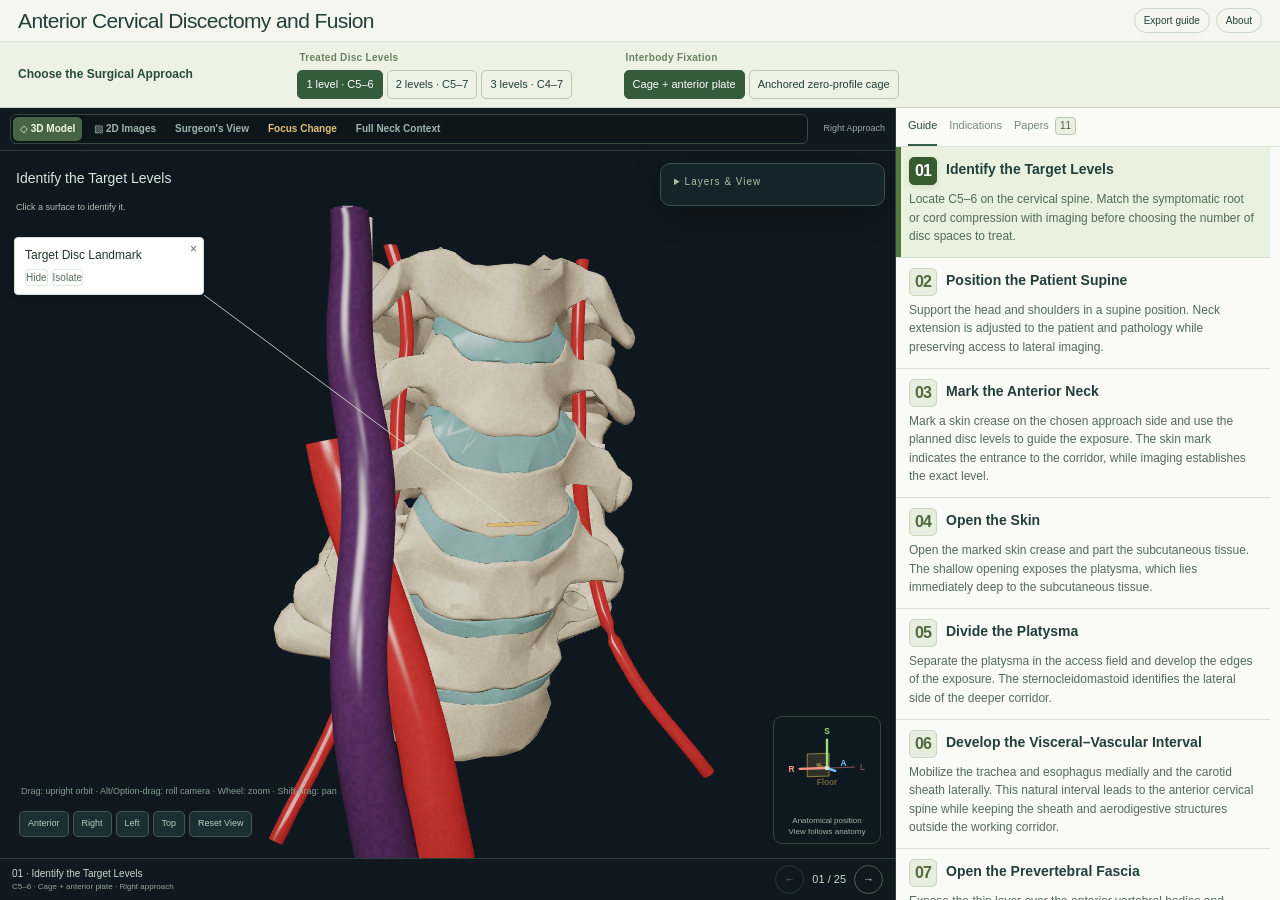
==== commit 4d57a81f: "Use Calibri for updated text and unify the library wordmark" ====
--- a/acdf/index.html
+++ b/acdf/index.html
@@ -19,7 +19,7 @@
   margin:0;
   background:var(--paper);
   color:var(--ink);
-  font:14px/1.55 'DM Sans', system-ui, sans-serif
+  font:14px/1.55 Calibri, Carlito, Arial, sans-serif
 }
 
 button,input,select {
@@ -66,7 +66,7 @@
 }
 
 h1 {
-  font:30px/1.25 'DM Sans', system-ui, sans-serif;
+  font:30px/1.25 Calibri, Carlito, Arial, sans-serif;
   letter-spacing:-.6px;
   margin:5px 0
 }
@@ -508,7 +508,7 @@
 }
 
 .article-text {
-  font:13px/1.85 'DM Sans', system-ui, sans-serif;
+  font:13px/1.85 Calibri, Carlito, Arial, sans-serif;
   color:#425d4e;
   white-space:pre-wrap;
   overflow-wrap:anywhere
@@ -554,7 +554,7 @@
 
 #figurepanel .fig-title {
   color:#d6e3d7;
-  font:22px 'DM Sans', system-ui, sans-serif;
+  font:22px Calibri, Carlito, Arial, sans-serif;
   margin:0 0 12px
 }
 
@@ -654,7 +654,7 @@
 }
 
 .sources h2 {
-  font:25px 'DM Sans', system-ui, sans-serif;
+  font:25px Calibri, Carlito, Arial, sans-serif;
   margin:0 0 10px
 }
 
@@ -1367,7 +1367,7 @@
 
 .modelindex strong {
   display:block;
-  font:27px 'DM Sans', system-ui, sans-serif
+  font:27px Calibri, Carlito, Arial, sans-serif
 }
 
 .config select {
@@ -1466,7 +1466,7 @@
 }
 
 .diagram h2 {
-  font:24px 'DM Sans', system-ui, sans-serif;
+  font:24px Calibri, Carlito, Arial, sans-serif;
   color:#d7e5da
 }
 
@@ -1761,7 +1761,7 @@
 
 .diagram h3 {
   color:#d7e5da;
-  font:20px 'DM Sans', system-ui, sans-serif
+  font:20px Calibri, Carlito, Arial, sans-serif
 }
 
 .separated-note {
@@ -2930,7 +2930,7 @@
 }
 
 #orientGizmo text {
-  font:600 9px 'DM Sans', system-ui, sans-serif;
+  font:600 9px Calibri, Carlito, Arial, sans-serif;
   text-anchor:middle
 }
 
@@ -2975,9 +2975,8 @@
 
 @media(max-width:760px){header h1{font-size:clamp(16px,4.5vw,24px);line-height:1.1}}
 </style>
-<link rel="stylesheet" href="https://fonts.googleapis.com/css2?family=DM+Sans:wght@400;500;600;700&display=swap">
 </head>
-<body><div id="guide-loading" role="status" aria-live="polite" style="position:fixed;inset:0;z-index:9999;display:grid;place-content:center;background:#101b20;color:#e5efdf;padding:30px;font:16px 'DM Sans', system-ui, sans-serif;text-align:center"><span id="guide-loading-message">Loading Anatomy…</span></div><noscript>This interactive guide requires JavaScript.</noscript>
+<body><div id="guide-loading" role="status" aria-live="polite" style="position:fixed;inset:0;z-index:9999;display:grid;place-content:center;background:#101b20;color:#e5efdf;padding:30px;font:16px Calibri, Carlito, Arial, sans-serif;text-align:center"><span id="guide-loading-message">Loading Anatomy…</span></div><noscript>This interactive guide requires JavaScript.</noscript>
 
 <header><div><h1>Anterior Cervical Discectomy and Fusion</h1></div><div class="headeractions"><button class="pill" id="exportPlan">Export guide</button><button class="pill" id="creditsOpen">About</button></div></header>
 <section class="config" aria-label="Choose the Surgical Approach"><div class="config-heading"><strong>Choose the Surgical Approach</strong></div>
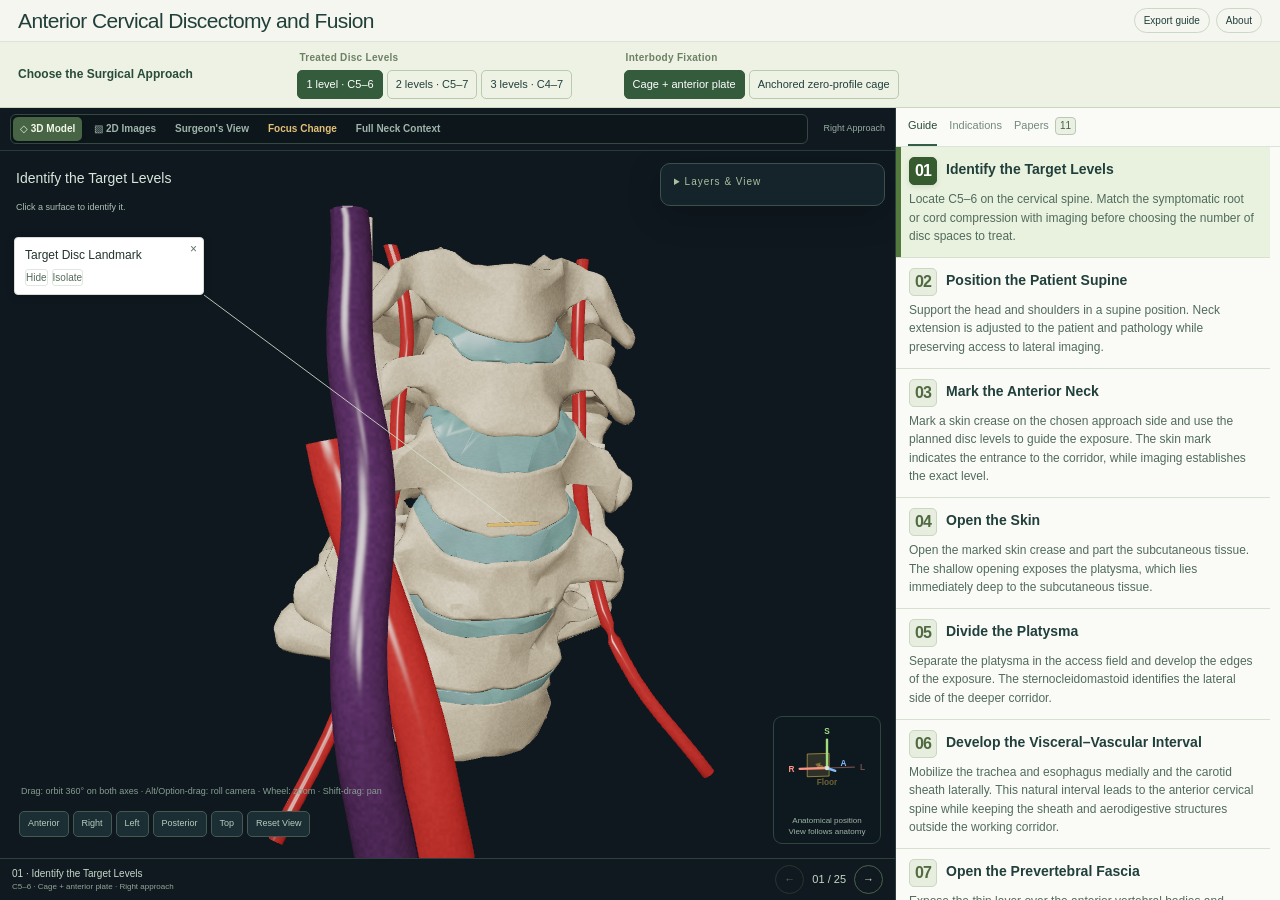
==== commit 09a3f457: "Use Pterional trackball controls across simulations" ====
--- a/acdf/index.html
+++ b/acdf/index.html
@@ -2988,7 +2988,7 @@
 <label><input name="construct" type="radio" value="plated" checked><span>Cage + anterior plate</span></label>
 <label><input name="construct" type="radio" value="zero"><span>Anchored zero-profile cage</span></label></div></fieldset>
 </section>
-<main class="layout"><section class="visual" aria-label="Interactive anatomy"><div class="viewhead"><div><button id="mode3d" aria-pressed="true">◇ 3D Model</button><button id="mode2d" aria-pressed="false">▧ 2D Images</button><button id="surgeonView" title="View the operative field from an anterior-oblique approach">Surgeon's View</button><button id="focusChange">Focus Change</button><button id="regionalContext" aria-pressed="false" hidden>Full Neck Context</button><button id="compareChange" aria-pressed="false">Before</button></div><span id="sideCaption">Right Approach</span></div><div id="viewport"><canvas id="canvas" tabindex="0" aria-label="3D cervical anatomy. Drag to orbit around the neck while keeping the view upright; hold Alt or Option and drag to roll the camera. Wheel to zoom, shift-drag to pan. Arrow keys orbit, Alt or Option with Q or E rolls, plus and minus zoom. Click to identify anatomy."></canvas><div id="viewinfo"><span class="tag" id="viewlabel"></span><strong id="presetname">Cervical Spine</strong><small class="desktop-identify">Click a surface to identify it.</small><small class="mobile-identify">Tap a Surface to Identify It</small></div><div id="figurepanel" hidden></div>
+<main class="layout"><section class="visual" aria-label="Interactive anatomy"><div class="viewhead"><div><button id="mode3d" aria-pressed="true">◇ 3D Model</button><button id="mode2d" aria-pressed="false">▧ 2D Images</button><button id="surgeonView" title="View the operative field from an anterior-oblique approach">Surgeon's View</button><button id="focusChange">Focus Change</button><button id="regionalContext" aria-pressed="false" hidden>Full Neck Context</button><button id="compareChange" aria-pressed="false">Before</button></div><span id="sideCaption">Right Approach</span></div><div id="viewport"><canvas id="canvas" tabindex="0" aria-label="3D cervical anatomy. Drag to rotate around the center of the cervical spine; hold Alt or Option and drag to roll the camera. Wheel to zoom, shift-drag to pan. Arrow keys orbit, Q and E roll, plus and minus zoom. Click to identify anatomy."></canvas><div id="viewinfo"><span class="tag" id="viewlabel"></span><strong id="presetname">Cervical Spine</strong><small class="desktop-identify">Click a surface to identify it.</small><small class="mobile-identify">Tap a Surface to Identify It</small></div><div id="figurepanel" hidden></div>
 <details class="floating" id="layerControls"><summary>Layers &amp; View</summary><div class="layer-content"><button id="recommendedView">Recommended View</button><details id="positionControls" class="position-controls"><summary class="position-heading" id="positionHeading">Patient Position</summary><div class="pose-toggle" role="group" aria-label="Cervical position"><button id="poseAnatomical" aria-pressed="true" title="Neutral supine anatomy">Anatomical</button><button id="poseOperative" aria-pressed="false" title="Schematic operative neck position">Operative</button></div><div class="pose-slider"><label for="poseRotation" title="Turn of the head away from the operative side, about the patient's long axis">Contralateral Rotation<output>0°</output></label><input id="poseRotation" data-pose="rotation" type="range" min="0" max="30" step="1" value="0"></div><div class="pose-slider"><label for="poseExtension" title="Schematic neck extension">Neck Extension<output>8°</output></label><input id="poseExtension" data-pose="extension" type="range" min="-10" max="25" step="1" value="8"></div><div class="pose-slider"><label for="poseLateral" title="Lateral flexion: positive tilts the vertex toward the contralateral shoulder">Lateral Flexion<output>0°</output></label><input id="poseLateral" data-pose="lateral" type="range" min="-20" max="30" step="1" value="0"></div><div class="pose-actions"><button id="poseReset" class="twod" title="Return to the illustrative default position">Reset Position</button><button id="surgeonViewPanel" class="twod">Surgeon's View</button></div><label title="Schematic padded support and table edge, shown in room-fixed views">Head Support &amp; Table<input id="poseProps" type="checkbox" checked></label><div class="pose-note">Angles illustrate positioning and vary with the patient and target. Support and table are schematic.</div></details><label>Step Labels<input id="prelabels" type="checkbox" checked></label><label title="Illustrative instrument entry direction; not a planned trajectory">Instruments<input id="instruments" type="checkbox" checked></label><label for="palette">Colors</label><select id="palette" title="Surgical: lifelike tissue shading with decorative surface texture. Atlas: the original teaching colors."><option value="surgical">Surgical (lifelike)</option><option value="atlas">Atlas (teaching colors)</option></select><div class="layer-caption">Relevant: operative structures · All: available cervical anatomy</div>
 <div class="layer-columns"><span>Layers</span><span>Relevant</span><span>All</span></div>
 <div class="layer-row"><span><i class="swatch" data-swatch="skin" style="background:#d9a184"></i>Neck Skin</span><input type="checkbox" data-layer="skin" aria-label="Relevant Neck Skin" checked><input type="checkbox" data-all-layer="skin" aria-label="All available Neck Skin"></div>
@@ -3007,7 +3007,7 @@
 <div class="layer-row"><span><i class="swatch" data-swatch="veins" style="background:#5f6fae"></i>Veins</span><input type="checkbox" data-layer="veins" aria-label="Relevant Veins" checked><input type="checkbox" data-all-layer="veins" aria-label="All available Veins"></div>
 <div class="layer-row"><span><i class="swatch" data-swatch="implant" style="background:#a0b4c4"></i>Implants</span><input type="checkbox" data-layer="implant" aria-label="Relevant Implants" checked><input type="checkbox" data-all-layer="implant" aria-label="All available Implants"></div>
 <label>Procedure<input id="procedure" type="checkbox" checked></label><button id="separateLayers" class="twod" aria-pressed="false">Separate Fascial Layers</button><label for="side">Procedure Side / Context</label><select id="side"><option value="right">Right</option><option value="both">Both · right approach</option><option value="left">Left</option></select><div id="openingControl"><label for="opening">Stage Progress<output id="openingValue">100%</output></label><input id="opening" type="range" min="0" max="100" value="100"><button id="replay" class="twod">Replay</button></div><div class="compactnote" id="clearanceNotice" hidden>Stationary overlaps hidden for this step</div><div class="compactnote">Surgical colors add tissue shading. Incision planes, tools, implants and retraction are schematic.</div></div></details>
-<div id="gesturehint" class="hint">Drag: upright orbit · Alt/Option-drag: roll camera · Wheel: zoom · Shift-drag: pan</div><div id="orientGizmo" aria-hidden="true"><svg viewBox="-50 -50 100 100"></svg><small></small></div><div class="viewtools" id="viewTools"><button data-view="anterior">Anterior</button><button data-view="right">Right</button><button data-view="left">Left</button><button data-view="superior">Top</button><button id="resetView">Reset View</button></div><div class="mobile-model-dock" id="mobileModelDock"></div><svg id="labelLines" aria-hidden="true"></svg><div id="stepLabels"></div><div id="popup" hidden></div><div id="noGL" hidden></div><div id="loading" class="loadstatus">Loading embedded anatomy…</div></div>
+<div id="gesturehint" class="hint">Drag: orbit 360° on both axes · Alt/Option-drag: roll camera · Wheel: zoom · Shift-drag: pan</div><div id="orientGizmo" aria-hidden="true"><svg viewBox="-50 -50 100 100"></svg><small></small></div><div class="viewtools" id="viewTools"><button data-view="anterior">Anterior</button><button data-view="right">Right</button><button data-view="left">Left</button><button data-view="posterior">Posterior</button><button data-view="superior">Top</button><button id="resetView">Reset View</button></div><div class="mobile-model-dock" id="mobileModelDock"></div><svg id="labelLines" aria-hidden="true"></svg><div id="stepLabels"></div><div id="popup" hidden></div><div id="noGL" hidden></div><div id="loading" class="loadstatus">Loading embedded anatomy…</div></div>
 <div class="statusbar" id="stepStatus"><div><span id="stagecaption"></span><small id="visualnote">Cervical anatomy with illustrative procedure states.</small></div><div class="pager" id="stepPager"><button id="previous" aria-label="Previous step">←</button><span id="stagecount"></span><button id="next" aria-label="Next step">→</button></div></div></section>
 <aside class="side"><div class="tabs" id="guideTabs" role="tablist" aria-label="Study content"><button role="tab" id="tab-steps" aria-selected="true" aria-controls="steps-panel">Guide</button><button role="tab" id="tab-indications" aria-selected="false" aria-controls="indications-panel">Indications</button><button role="tab" id="tab-papers" aria-selected="false" aria-controls="papers-panel">Papers <span id="paperCount">11</span></button></div><div class="mobile-step-nav" id="mobileStepNav"></div>
 <div class="scroll" id="steps-panel" role="tabpanel" aria-labelledby="tab-steps"><div id="steps"></div></div>
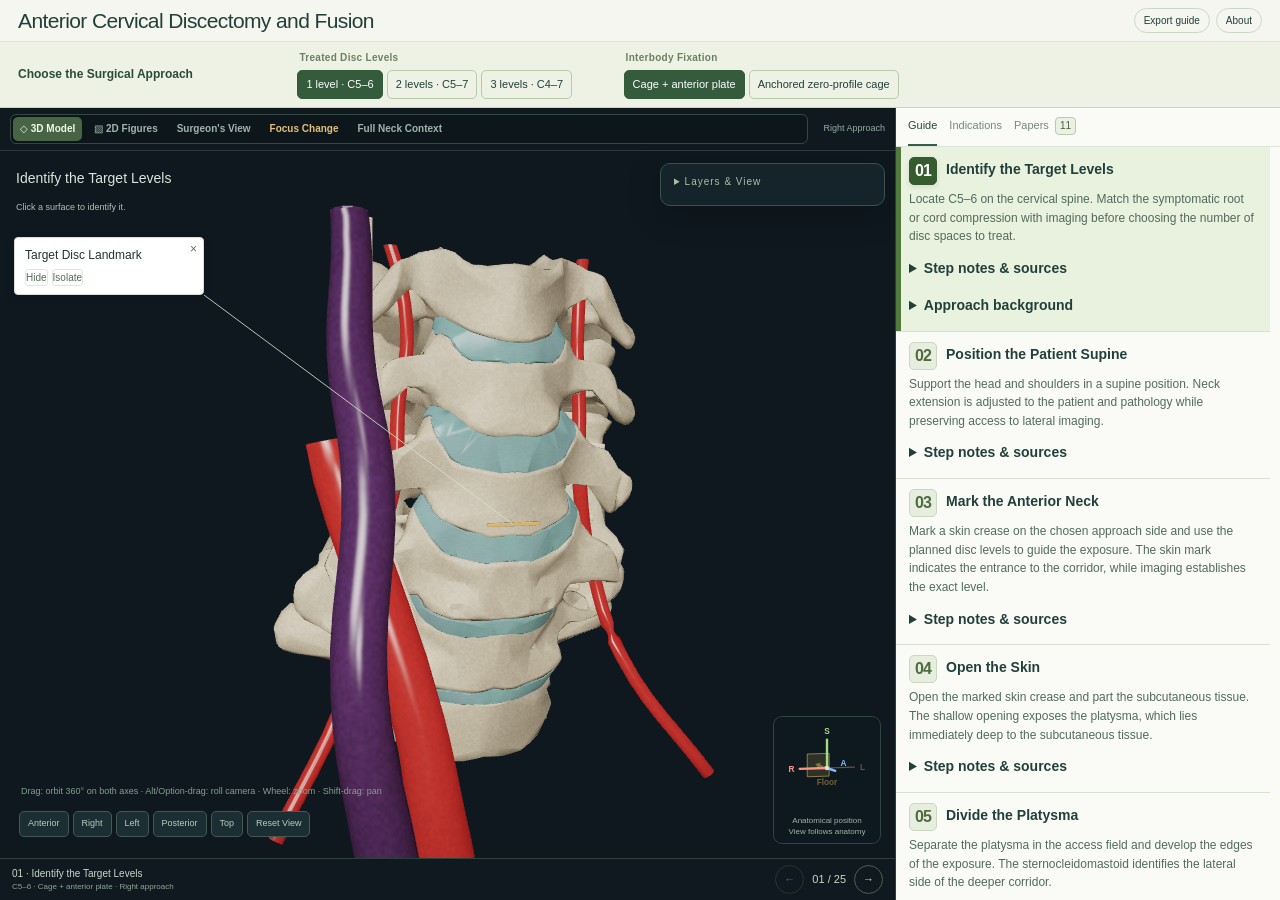
==== commit 944bf99b: "Bundle procedure figures and restore case navigation" ====
--- a/acdf/index.html
+++ b/acdf/index.html
@@ -821,9 +821,6 @@
   .sectionintro {
     padding:18px
   }
-  .step {
-    padding:18px
-  }
   .viewhead {
     padding:0 12px
   }
@@ -845,12 +842,6 @@
   }
   .visual {
     display:none
-  }
-  .side {
-    height:auto
-  }
-  .scroll {
-    overflow:visible
   }
   .step {
     break-inside:avoid
@@ -1606,12 +1597,6 @@
   .visual {
     height:720px
   }
-  .side {
-    height:760px
-  }
-  .config legend {
-    font-size:8px
-  }
   .choices span {
     font-size:10px
   }
@@ -1822,18 +1807,11 @@
   .config fieldset {
     flex:1 1 44%
   }
-  .layout {
-    display:flex;
-    height:auto
-  }
   .visual {
     height:680px
   }
   .side {
     height:760px
-  }
-  .reference-plates {
-    grid-template-columns:1fr
   }
 }
 
@@ -2037,9 +2015,6 @@
   .step h2 {
     font-size:13px
   }
-  .step p {
-    font-size:11px
-  }
   .side .tabs {
     gap:12px;
     padding:0 12px
@@ -2073,9 +2048,6 @@
   }
   .step {
     padding:11px 15px
-  }
-  .step p {
-    font-size:12px
   }
   .step h2 {
     font-size:14px
@@ -2974,6 +2946,18 @@
 
 
 @media(max-width:760px){header h1{font-size:clamp(16px,4.5vw,24px);line-height:1.1}}
+
+.study-notes { margin-top: .55rem; color: inherit; }
+.study-notes summary { cursor: pointer; font-weight: 600; padding: .2rem 0; }
+.study-notes p { margin: .4rem 0; }
+.study-citations { margin: .45rem 0 0; padding-inline-start: 1.15rem; }
+.study-citations li { margin: .3rem 0; }
+.study-notes a, .source-figure-panel a { text-decoration: underline; text-underline-offset: .14em; overflow-wrap: anywhere; }
+.source-figure-panel { color: #e4ece6; max-width: 54rem; margin: 0 auto; }
+.source-figure-panel .source-figure { margin: 0 0 .9rem; padding: .8rem; border: 1px solid #48615b; border-radius: .55rem; }
+.source-figure-panel .source-figure-image { display: block; margin-bottom: .5rem; }
+.source-figure-panel .source-figure img { max-width: 100%; max-height: min(62vh, 47rem); object-fit: contain; }
+.source-figure figcaption p { margin: .38rem 0; }
 </style>
 </head>
 <body><div id="guide-loading" role="status" aria-live="polite" style="position:fixed;inset:0;z-index:9999;display:grid;place-content:center;background:#101b20;color:#e5efdf;padding:30px;font:16px Calibri, Carlito, Arial, sans-serif;text-align:center"><span id="guide-loading-message">Loading Anatomy…</span></div><noscript>This interactive guide requires JavaScript.</noscript>
@@ -2988,7 +2972,7 @@
 <label><input name="construct" type="radio" value="plated" checked><span>Cage + anterior plate</span></label>
 <label><input name="construct" type="radio" value="zero"><span>Anchored zero-profile cage</span></label></div></fieldset>
 </section>
-<main class="layout"><section class="visual" aria-label="Interactive anatomy"><div class="viewhead"><div><button id="mode3d" aria-pressed="true">◇ 3D Model</button><button id="mode2d" aria-pressed="false">▧ 2D Images</button><button id="surgeonView" title="View the operative field from an anterior-oblique approach">Surgeon's View</button><button id="focusChange">Focus Change</button><button id="regionalContext" aria-pressed="false" hidden>Full Neck Context</button><button id="compareChange" aria-pressed="false">Before</button></div><span id="sideCaption">Right Approach</span></div><div id="viewport"><canvas id="canvas" tabindex="0" aria-label="3D cervical anatomy. Drag to rotate around the center of the cervical spine; hold Alt or Option and drag to roll the camera. Wheel to zoom, shift-drag to pan. Arrow keys orbit, Q and E roll, plus and minus zoom. Click to identify anatomy."></canvas><div id="viewinfo"><span class="tag" id="viewlabel"></span><strong id="presetname">Cervical Spine</strong><small class="desktop-identify">Click a surface to identify it.</small><small class="mobile-identify">Tap a Surface to Identify It</small></div><div id="figurepanel" hidden></div>
+<main class="layout"><section class="visual" aria-label="Interactive anatomy"><div class="viewhead"><div><button id="mode3d" aria-pressed="true">◇ 3D Model</button><button id="mode2d" aria-pressed="false">▧ 2D Figures</button><button id="surgeonView" title="View the operative field from an anterior-oblique approach">Surgeon's View</button><button id="focusChange">Focus Change</button><button id="regionalContext" aria-pressed="false" hidden>Full Neck Context</button><button id="compareChange" aria-pressed="false">Before</button></div><span id="sideCaption">Right Approach</span></div><div id="viewport"><canvas id="canvas" tabindex="0" aria-label="3D cervical anatomy. Drag to rotate around the center of the cervical spine; hold Alt or Option and drag to roll the camera. Wheel to zoom, shift-drag to pan. Arrow keys orbit, Q and E roll, plus and minus zoom. Click to identify anatomy."></canvas><div id="viewinfo"><span class="tag" id="viewlabel"></span><strong id="presetname">Cervical Spine</strong><small class="desktop-identify">Click a surface to identify it.</small><small class="mobile-identify">Tap a Surface to Identify It</small></div><div id="figurepanel" hidden></div>
 <details class="floating" id="layerControls"><summary>Layers &amp; View</summary><div class="layer-content"><button id="recommendedView">Recommended View</button><details id="positionControls" class="position-controls"><summary class="position-heading" id="positionHeading">Patient Position</summary><div class="pose-toggle" role="group" aria-label="Cervical position"><button id="poseAnatomical" aria-pressed="true" title="Neutral supine anatomy">Anatomical</button><button id="poseOperative" aria-pressed="false" title="Schematic operative neck position">Operative</button></div><div class="pose-slider"><label for="poseRotation" title="Turn of the head away from the operative side, about the patient's long axis">Contralateral Rotation<output>0°</output></label><input id="poseRotation" data-pose="rotation" type="range" min="0" max="30" step="1" value="0"></div><div class="pose-slider"><label for="poseExtension" title="Schematic neck extension">Neck Extension<output>8°</output></label><input id="poseExtension" data-pose="extension" type="range" min="-10" max="25" step="1" value="8"></div><div class="pose-slider"><label for="poseLateral" title="Lateral flexion: positive tilts the vertex toward the contralateral shoulder">Lateral Flexion<output>0°</output></label><input id="poseLateral" data-pose="lateral" type="range" min="-20" max="30" step="1" value="0"></div><div class="pose-actions"><button id="poseReset" class="twod" title="Return to the illustrative default position">Reset Position</button><button id="surgeonViewPanel" class="twod">Surgeon's View</button></div><label title="Schematic padded support and table edge, shown in room-fixed views">Head Support &amp; Table<input id="poseProps" type="checkbox" checked></label><div class="pose-note">Angles illustrate positioning and vary with the patient and target. Support and table are schematic.</div></details><label>Step Labels<input id="prelabels" type="checkbox" checked></label><label title="Illustrative instrument entry direction; not a planned trajectory">Instruments<input id="instruments" type="checkbox" checked></label><label for="palette">Colors</label><select id="palette" title="Surgical: lifelike tissue shading with decorative surface texture. Atlas: the original teaching colors."><option value="surgical">Surgical (lifelike)</option><option value="atlas">Atlas (teaching colors)</option></select><div class="layer-caption">Relevant: operative structures · All: available cervical anatomy</div>
 <div class="layer-columns"><span>Layers</span><span>Relevant</span><span>All</span></div>
 <div class="layer-row"><span><i class="swatch" data-swatch="skin" style="background:#d9a184"></i>Neck Skin</span><input type="checkbox" data-layer="skin" aria-label="Relevant Neck Skin" checked><input type="checkbox" data-all-layer="skin" aria-label="All available Neck Skin"></div>
@@ -3024,6 +3008,6 @@
 <button class="smallbutton" id="manifestDownload">Download Full Mesh Provenance</button></dialog>
 
 
-<script defer src="assets/loader.js"></script>
+<script defer src="assets/loader.js?v=bundled-figures"></script>
 </body>
 </html>
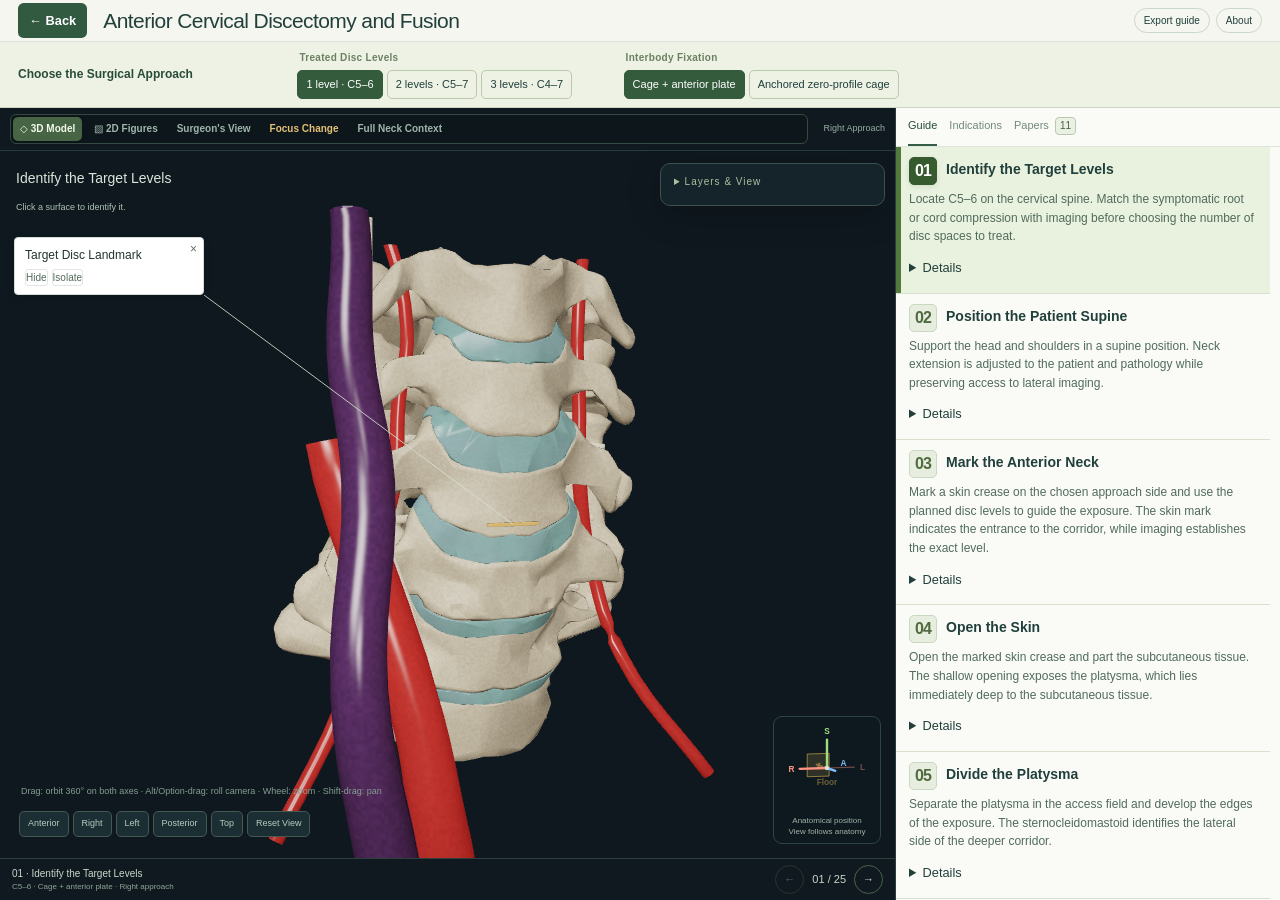
==== commit 7035ff6e: "Refine guide navigation, details and persistent skin ink" ====
--- a/acdf/index.html
+++ b/acdf/index.html
@@ -2947,11 +2947,17 @@
 
 @media(max-width:760px){header h1{font-size:clamp(16px,4.5vw,24px);line-height:1.1}}
 
-.study-notes { margin-top: .55rem; color: inherit; }
-.study-notes summary { cursor: pointer; font-weight: 600; padding: .2rem 0; }
-.study-notes p { margin: .4rem 0; }
-.study-citations { margin: .45rem 0 0; padding-inline-start: 1.15rem; }
+
+#labelLines[hidden], #stepLabels[hidden] { display: none; }
+.study-notes { margin-top: .5rem; color: inherit; }
+.study-notes summary { cursor: pointer; font-size: .8rem; font-weight: 450; padding: .25rem 0; }
+.study-notes p { margin: .35rem 0; }
+.study-reference-links { display: inline; color: inherit; font-size: .72em; white-space: nowrap; }
+.study-reference-links a { opacity: .78; }
+.study-reference-links a:hover, .study-reference-links a:focus-visible { opacity: 1; }
+.study-citations { margin: .45rem 0 0; padding-inline-start: 1.15rem; font-size: .8rem; }
 .study-citations li { margin: .3rem 0; }
+.source-figure .figure-credit { font-size: .78rem; }
 .study-notes a, .source-figure-panel a { text-decoration: underline; text-underline-offset: .14em; overflow-wrap: anywhere; }
 .source-figure-panel { color: #e4ece6; max-width: 54rem; margin: 0 auto; }
 .source-figure-panel .source-figure { margin: 0 0 .9rem; padding: .8rem; border: 1px solid #48615b; border-radius: .55rem; }
@@ -2959,10 +2965,10 @@
 .source-figure-panel .source-figure img { max-width: 100%; max-height: min(62vh, 47rem); object-fit: contain; }
 .source-figure figcaption p { margin: .38rem 0; }
 </style>
-</head>
+<link rel="stylesheet" href="../assets/case-back.css?v=study-details-2"><script defer src="../assets/case-back.js?v=study-details-2"></script></head>
 <body><div id="guide-loading" role="status" aria-live="polite" style="position:fixed;inset:0;z-index:9999;display:grid;place-content:center;background:#101b20;color:#e5efdf;padding:30px;font:16px Calibri, Carlito, Arial, sans-serif;text-align:center"><span id="guide-loading-message">Loading Anatomy…</span></div><noscript>This interactive guide requires JavaScript.</noscript>
 
-<header><div><h1>Anterior Cervical Discectomy and Fusion</h1></div><div class="headeractions"><button class="pill" id="exportPlan">Export guide</button><button class="pill" id="creditsOpen">About</button></div></header>
+<header><div class="case-header-heading"><a class="case-back" href="../procedures.html" data-case-back>← Back</a><h1>Anterior Cervical Discectomy and Fusion</h1></div><div class="headeractions"><button class="pill" id="exportPlan">Export guide</button><button class="pill" id="creditsOpen">About</button></div></header>
 <section class="config" aria-label="Choose the Surgical Approach"><div class="config-heading"><strong>Choose the Surgical Approach</strong></div>
 <fieldset><legend>Treated Disc Levels</legend><div class="choices">
 <label><input name="levels" type="radio" value="1" checked><span>1 level · C5–6</span></label>
@@ -3008,6 +3014,6 @@
 <button class="smallbutton" id="manifestDownload">Download Full Mesh Provenance</button></dialog>
 
 
-<script defer src="assets/loader.js?v=bundled-figures"></script>
+<script defer src="assets/loader.js?v=study-details-2"></script>
 </body>
 </html>
--- a/assets/case-back.css
+++ b/assets/case-back.css
@@ -0,0 +1,24 @@
+.case-header-heading {
+    display: flex;
+    align-items: center;
+    gap: .65rem 1rem;
+    min-width: 0;
+}
+
+.case-back {
+    display: inline-block;
+    flex: none;
+    padding: .45rem .7rem;
+    border: 0;
+    border-radius: .35rem;
+    background: #315a40;
+    color: #fff;
+    font-size: .8rem;
+    font-weight: 600;
+    text-decoration: none;
+    white-space: nowrap;
+}
+
+.case-back:hover, .case-back:focus-visible {
+    background: #244832;
+}
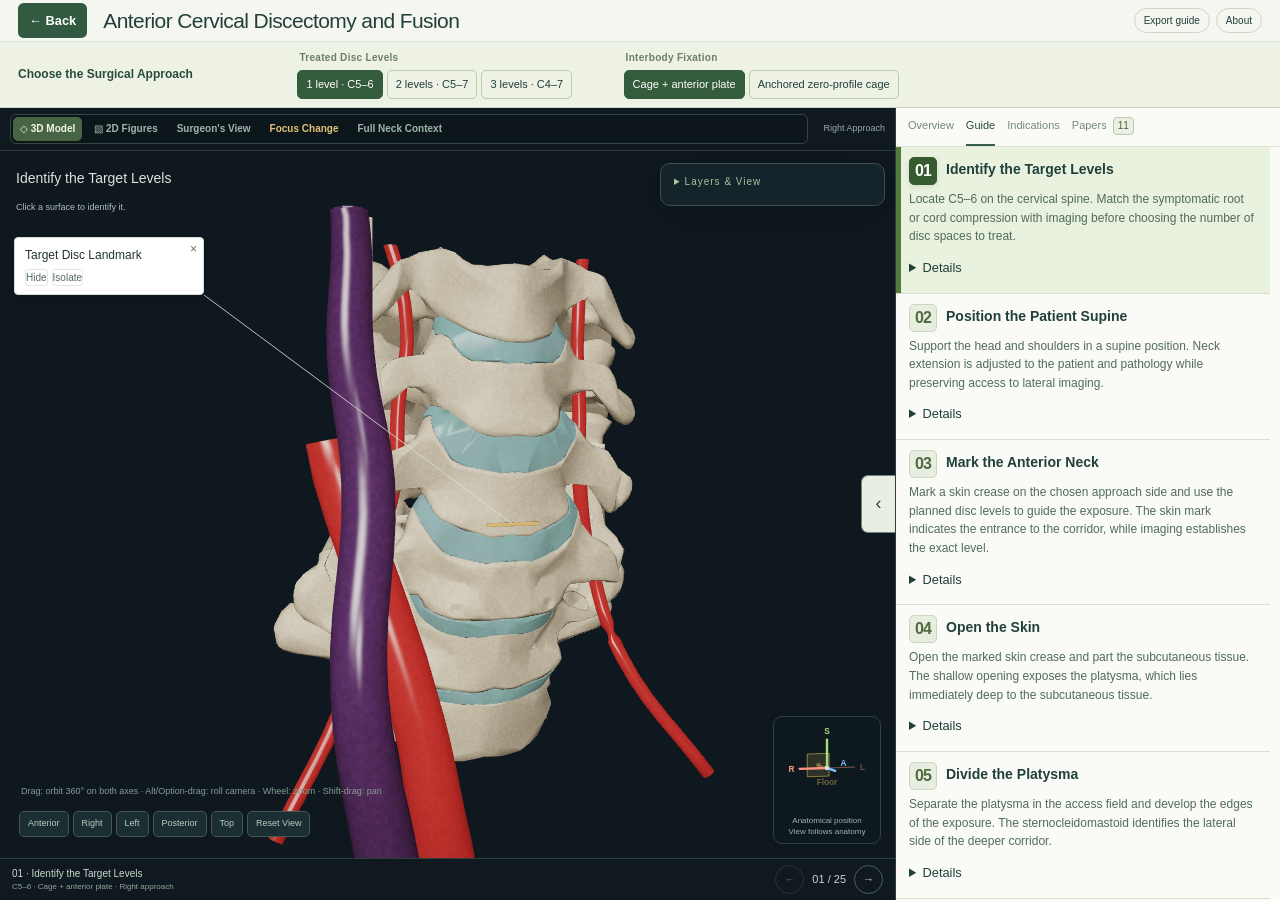
==== commit 42fac38e: "Add clinical overviews and expandable reading" ====
--- a/acdf/index.html
+++ b/acdf/index.html
@@ -2965,7 +2965,7 @@
 .source-figure-panel .source-figure img { max-width: 100%; max-height: min(62vh, 47rem); object-fit: contain; }
 .source-figure figcaption p { margin: .38rem 0; }
 </style>
-<link rel="stylesheet" href="../assets/case-back.css?v=study-details-2"><script defer src="../assets/case-back.js?v=study-details-2"></script></head>
+<link rel="stylesheet" href="../assets/case-back.css?v=study-details-2"><script defer src="../assets/case-back.js?v=return-source-1"></script><link rel="stylesheet" href="../assets/clinical-overview.css?v=2"><script defer src="../assets/clinical-overview.js?v=1"></script></head>
 <body><div id="guide-loading" role="status" aria-live="polite" style="position:fixed;inset:0;z-index:9999;display:grid;place-content:center;background:#101b20;color:#e5efdf;padding:30px;font:16px Calibri, Carlito, Arial, sans-serif;text-align:center"><span id="guide-loading-message">Loading Anatomy…</span></div><noscript>This interactive guide requires JavaScript.</noscript>
 
 <header><div class="case-header-heading"><a class="case-back" href="../procedures.html" data-case-back>← Back</a><h1>Anterior Cervical Discectomy and Fusion</h1></div><div class="headeractions"><button class="pill" id="exportPlan">Export guide</button><button class="pill" id="creditsOpen">About</button></div></header>
@@ -2998,8 +2998,9 @@
 <div class="layer-row"><span><i class="swatch" data-swatch="implant" style="background:#a0b4c4"></i>Implants</span><input type="checkbox" data-layer="implant" aria-label="Relevant Implants" checked><input type="checkbox" data-all-layer="implant" aria-label="All available Implants"></div>
 <label>Procedure<input id="procedure" type="checkbox" checked></label><button id="separateLayers" class="twod" aria-pressed="false">Separate Fascial Layers</button><label for="side">Procedure Side / Context</label><select id="side"><option value="right">Right</option><option value="both">Both · right approach</option><option value="left">Left</option></select><div id="openingControl"><label for="opening">Stage Progress<output id="openingValue">100%</output></label><input id="opening" type="range" min="0" max="100" value="100"><button id="replay" class="twod">Replay</button></div><div class="compactnote" id="clearanceNotice" hidden>Stationary overlaps hidden for this step</div><div class="compactnote">Surgical colors add tissue shading. Incision planes, tools, implants and retraction are schematic.</div></div></details>
 <div id="gesturehint" class="hint">Drag: orbit 360° on both axes · Alt/Option-drag: roll camera · Wheel: zoom · Shift-drag: pan</div><div id="orientGizmo" aria-hidden="true"><svg viewBox="-50 -50 100 100"></svg><small></small></div><div class="viewtools" id="viewTools"><button data-view="anterior">Anterior</button><button data-view="right">Right</button><button data-view="left">Left</button><button data-view="posterior">Posterior</button><button data-view="superior">Top</button><button id="resetView">Reset View</button></div><div class="mobile-model-dock" id="mobileModelDock"></div><svg id="labelLines" aria-hidden="true"></svg><div id="stepLabels"></div><div id="popup" hidden></div><div id="noGL" hidden></div><div id="loading" class="loadstatus">Loading embedded anatomy…</div></div>
-<div class="statusbar" id="stepStatus"><div><span id="stagecaption"></span><small id="visualnote">Cervical anatomy with illustrative procedure states.</small></div><div class="pager" id="stepPager"><button id="previous" aria-label="Previous step">←</button><span id="stagecount"></span><button id="next" aria-label="Next step">→</button></div></div></section>
-<aside class="side"><div class="tabs" id="guideTabs" role="tablist" aria-label="Study content"><button role="tab" id="tab-steps" aria-selected="true" aria-controls="steps-panel">Guide</button><button role="tab" id="tab-indications" aria-selected="false" aria-controls="indications-panel">Indications</button><button role="tab" id="tab-papers" aria-selected="false" aria-controls="papers-panel">Papers <span id="paperCount">11</span></button></div><div class="mobile-step-nav" id="mobileStepNav"></div>
+<div class="statusbar" id="stepStatus"><div><span id="stagecaption"></span><small id="visualnote">Cervical anatomy with illustrative procedure states.</small></div><div class="pager" id="stepPager"><button id="previous" aria-label="Previous step">←</button><span id="stagecount"></span><button id="next" aria-label="Next step">→</button></div></div><button type="button" class="reading-toggle" aria-pressed="false" aria-label="Expand reading panel" title="Expand reading panel">‹</button></section>
+<aside class="side"><div class="tabs" id="guideTabs" role="tablist" aria-label="Study content"><button role="tab" id="tab-overview" aria-selected="false" aria-controls="overview-panel">Overview</button><button role="tab" id="tab-steps" aria-selected="true" aria-controls="steps-panel">Guide</button><button role="tab" id="tab-indications" aria-selected="false" aria-controls="indications-panel">Indications</button><button role="tab" id="tab-papers" aria-selected="false" aria-controls="papers-panel">Papers <span id="paperCount">11</span></button></div><div class="mobile-step-nav" id="mobileStepNav"></div>
+<div class="scroll" id="overview-panel" role="tabpanel" aria-labelledby="tab-overview" hidden><article class="clinical-overview"><h2>Anterior Cervical Discectomy and Fusion</h2><p>Anterior cervical discectomy and fusion (ACDF) addresses cervical nerve-root or spinal cord compression through an anterior approach to the disc space. Following discectomy and decompression, an interbody graft or cage reconstructs the space and supports segmental stability while fusion develops. <a href="https://pmc.ncbi.nlm.nih.gov/articles/PMC11216642/" target="_blank" rel="noopener noreferrer">[1]</a></p><h3>Clinical presentation and indications</h3><p><strong>Cervical radiculopathy</strong> reflects dysfunction of a nerve root. A patient may describe pain radiating into an arm, numbness or weakness in a pattern that helps localize the affected root. <strong>Cervical myelopathy</strong> reflects spinal cord dysfunction: difficulty with hand dexterity, gait imbalance and hyperreflexia are examples of findings that can point to cord dysfunction. The two syndromes can coexist, and distinguishing root from cord findings helps localize the clinically relevant compression.</p><p>Imaging must be interpreted in the context of the clinical examination: a degenerative disc abnormality alone does not establish the source of symptoms. The side, level and pattern of compression should correlate with the neurologic findings. Severity, progression and response to appropriate nonsurgical care all enter the decision; an individual with progressive neurologic dysfunction may need a different assessment from someone with stable symptoms. <a href="https://pmc.ncbi.nlm.nih.gov/articles/PMC11216642/" target="_blank" rel="noopener noreferrer">[1]</a></p><h3>Anatomy and rationale for the anterior approach</h3><p>The disc lies anterior to the spinal canal; the anterior approach therefore provides direct access to selected ventral disc and osteophyte pathology through the disc space. In the neck, the working corridor lies between the carotid sheath laterally and the trachea and esophagus medially. The longus colli muscles lie on the anterior cervical spine; the sympathetic chain is farther lateral. These relationships explain why exposure requires care even before the spine is reached.</p><p>Once the disc is removed and the neural structures are decompressed, an interbody graft or cage occupies the space. A plate or integrated fixation device may provide additional stability. This reconstruction holds the segment while bone healing develops; a visible cage or plate on an immediate image does not mean that fusion is already complete. The best approach and construct depend on the pattern of disease, alignment and other clinical factors. <a href="https://pmc.ncbi.nlm.nih.gov/articles/PMC11216642/" target="_blank" rel="noopener noreferrer">[1]</a></p><h3>Preoperative evaluation and planning</h3><p>Preoperative evaluation begins with localization of the neurologic deficit and correlation with the suspected level. MRI helps demonstrate the cord, nerve roots, discs and other soft tissues. Radiographs help assess alignment and the relevant levels, and CT can help characterize bony compression when appropriate. A surface skin crease does not reliably identify a disc space: intraoperative localization is a separate confirmation step.</p><p>The assessment also identifies factors that can affect exposure and healing. Previous anterior neck surgery, baseline voice or swallowing difficulty and airway limitations matter because the approach passes close to the aerodigestive tract. Bone quality, smoking, medications, comorbidities and the number of levels influence the broader risk and reconstruction discussion. The choice of an anterior or alternative route depends on the distribution of compression, alignment and the clinical objective.</p><h3>Outcomes and complications</h3><p>Decompression aims to relieve pressure, but improvement is not always immediate or complete. Nerve and spinal cord recovery depend on the preoperative condition and many other factors. Follow-up connects the patient's symptoms and neurologic examination to imaging of alignment, implant position and, over time, fusion. Outcomes reported in different studies are not interchangeable because diagnoses, levels and follow-up vary. <a href="https://pmc.ncbi.nlm.nih.gov/articles/PMC11938155/" target="_blank" rel="noopener noreferrer">[2]</a></p><p>Postoperative dysphagia and voice changes reflect the vulnerability of structures adjacent to the anterior neck corridor; an expanding hematoma can threaten the airway. Other potential complications include injury to the esophagus, vessels, nerves or spinal cord, infection, implant problems and failure of fusion. These vary in likelihood and timing. The model is a schematic teaching aid, not a patient's operative plan. <a href="https://pmc.ncbi.nlm.nih.gov/articles/PMC11216642/" target="_blank" rel="noopener noreferrer">[1]</a></p><h3>Anatomical relationships in the simulation</h3><p>The guide follows the exposure from skin through platysma and the deeper tissue planes to the anterior vertebral bodies. The relationship of the visceral structures medially and carotid sheath laterally defines the corridor; the selected disc space is identified between its adjacent vertebral bodies.</p><p>At decompression, the posterior boundary of the disc space separates the operative field from the neural structures beyond it. Reconstruction provides immediate structural support, whereas fusion is a subsequent biological process. The guide offers more than one configuration to illustrate how the extent and construct can change; it does not establish that one choice is best for a particular patient.</p><h3>Sources</h3><p class="overview-source">[1] <a href="https://pmc.ncbi.nlm.nih.gov/articles/PMC11216642/" target="_blank" rel="noopener noreferrer">Systematic review of ACDF risk factors and adverse outcomes.</a> [2] <a href="https://pmc.ncbi.nlm.nih.gov/articles/PMC11938155/" target="_blank" rel="noopener noreferrer">Systematic review and meta-analysis of postoperative ACDF complications.</a></p></article></div>
 <div class="scroll" id="steps-panel" role="tabpanel" aria-labelledby="tab-steps"><div id="steps"></div></div>
 <div class="scroll" id="indications-panel" role="tabpanel" aria-labelledby="tab-indications" hidden><div id="indications"></div></div>
 <div class="scroll" id="papers-panel" role="tabpanel" aria-labelledby="tab-papers" hidden><div class="article-tools"><input id="paperSearch" type="search" placeholder="Search papers, techniques, authors…" aria-label="Search papers"></div><div class="sectionintro"><p>References for the approach and all selectable techniques.</p><button class="smallbutton" id="pdfRequests">Download source list</button></div><div id="papers"></div><div id="paperEmpty" class="empty" hidden>No papers match this search.</div></div>
--- a/assets/clinical-overview.css
+++ b/assets/clinical-overview.css
@@ -0,0 +1,18 @@
+.visual { position:relative }
+.reading-toggle { position:absolute; z-index:18; top:50%; right:0; transform:translateY(-50%); min-width:34px; min-height:58px; border:1px solid #708575; border-right:0; border-radius:7px 0 0 7px; background:#e8eee2; color:#294235; font-size:18px; cursor:pointer }
+.reading-toggle:hover,.reading-toggle:focus-visible { background:#d3e3cf }
+.layout.reading-expanded { grid-template-columns:minmax(0, 40fr) minmax(0, 60fr)!important }
+.clinical-overview { padding:22px 24px 45px; color:#293d31; font-size:14px; line-height:1.65 }
+.clinical-overview h2 { font-size:21px; line-height:1.25; margin:0 0 12px }
+.clinical-overview h3 { font-size:15px; margin:20px 0 5px }
+.clinical-overview p { margin:0 0 11px }
+.clinical-overview ul { margin:6px 0 12px; padding-left:20px }
+.clinical-overview a { color:#315f45; text-decoration:underline }
+.clinical-overview .overview-source { font-size:12px; overflow-wrap:anywhere }
+@media(max-width:760px) {
+ .layout.reading-expanded { grid-template-columns:minmax(0,1fr)!important; grid-template-rows:minmax(85px,22fr) minmax(0,78fr)!important }
+ .reading-toggle { top:auto; left:8px; right:auto; bottom:0; transform:none; min-width:44px; min-height:34px; border:1px solid #708575; border-radius:7px 7px 0 0 }
+ .clinical-overview { padding:16px 16px 35px; font-size:14px }
+ .side .tabs { gap:6px; overflow-x:auto; flex-shrink:0 }
+ .side .tabs button { white-space:nowrap }
+}
